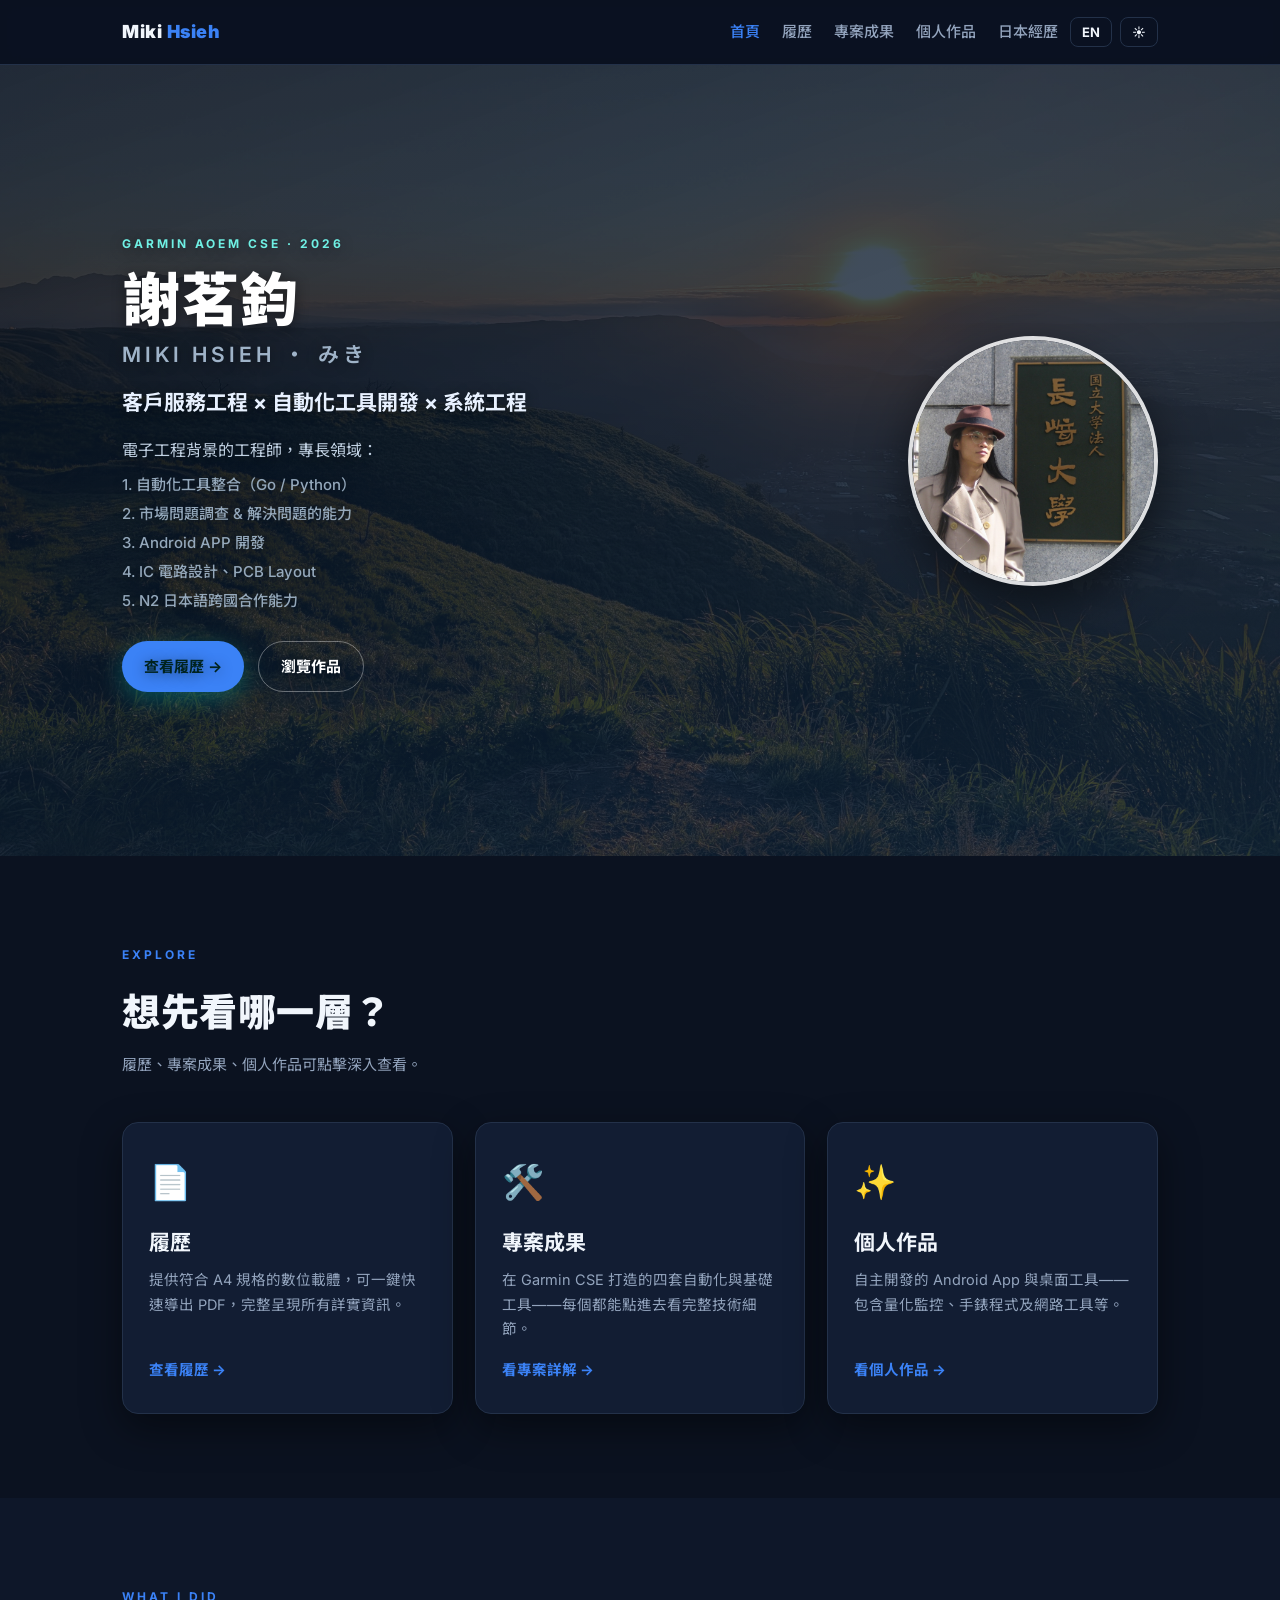
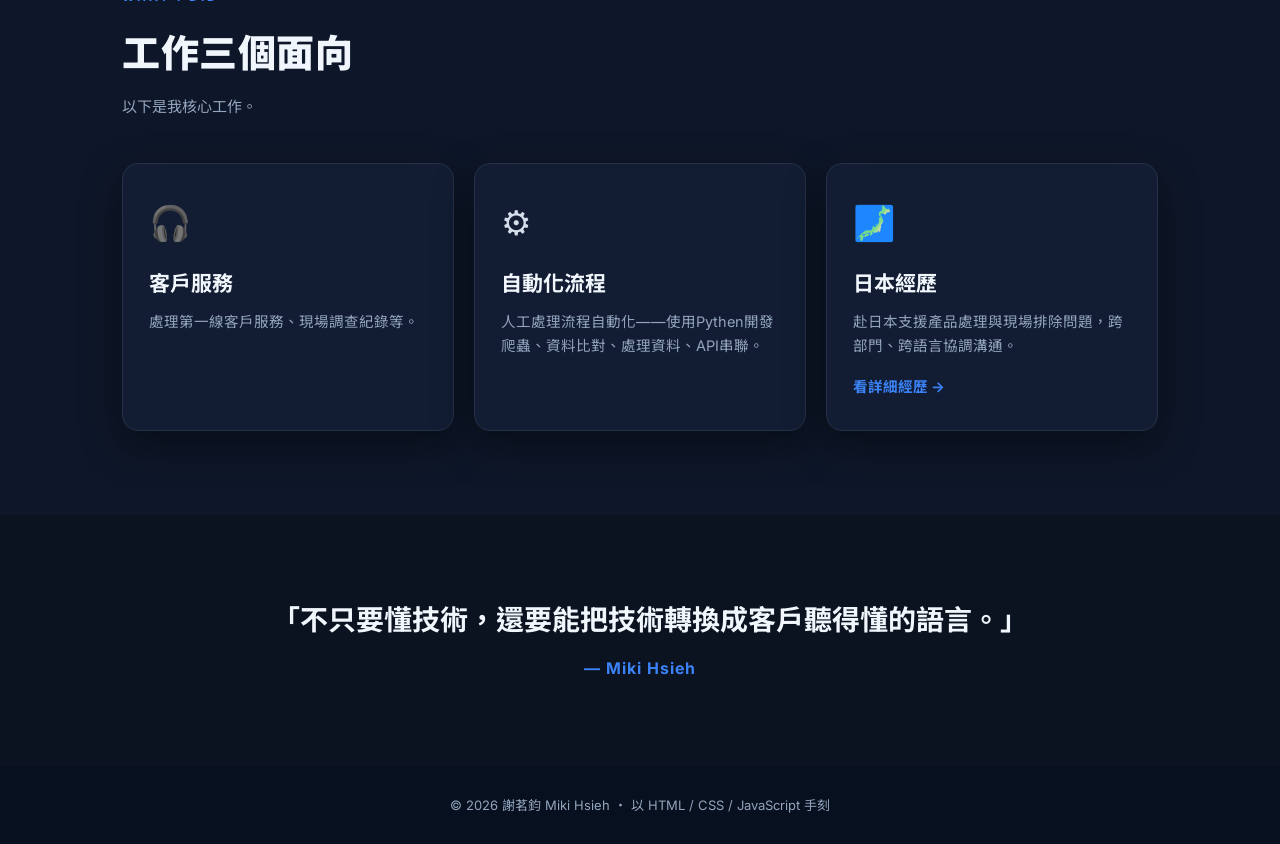
==== index.html @ bc7c7a5a "feat: add Japan Experience page and update navigation; remove personal works detail links" ====
<!DOCTYPE html>
<!-- 首頁 / Landing：網站門面。點卡片進入「履歷 / 專案成果 / 個人作品」三大層。 -->
<html lang="zh-Hant" data-theme="dark" data-title-en="Miki Hsieh — Portfolio">
<head>
  <meta charset="UTF-8" />
  <meta name="viewport" content="width=device-width, initial-scale=1.0" />
  <title>謝茗鈞 Miki Hsieh — 個人網站</title>
  <meta name="description" content="謝茗鈞 Miki Hsieh 個人網站：客戶服務工程 × 自動化工具開發 × Android 工具開發。履歷、專案成果、個人作品。" />
  <link rel="preconnect" href="https://fonts.googleapis.com" />
  <link rel="preconnect" href="https://fonts.gstatic.com" crossorigin />
  <link href="https://fonts.googleapis.com/css2?family=Inter:wght@400;600;800&family=Noto+Sans+TC:wght@400;500;700;900&display=swap" rel="stylesheet" />
  <link rel="stylesheet" href="assets/style.css" />
  <style>
    /* 首頁 Hero：自拍圓形照 + 背景圖（僅本頁用）*/
    .hero-flex { display:flex; align-items:center; gap:44px; }
    .hero-flex .hero-text { flex:1; min-width:0; text-shadow:0 2px 14px rgba(0,0,0,.45); }
    .hero-photo { flex:none; width:250px; height:250px; border-radius:50%; object-fit:cover;
      border:4px solid rgba(255,255,255,.85); box-shadow:0 18px 50px rgba(0,0,0,.55); }
    @media (max-width:820px){
      .hero-flex { flex-direction:column-reverse; gap:26px; }
      .hero-photo { width:160px; height:160px; }
    }
  </style>
</head>
<body>

  <!-- 導覽列（每頁共用，改連結記得四頁一起改）-->
  <header class="nav">
    <div class="nav-inner">
      <a href="index.html" class="brand">Miki <span>Hsieh</span></a>
      <nav class="nav-links" id="navLinks">
        <a href="index.html" data-en="Home">首頁</a>
        <a href="resume.html" data-en="Resume">履歷</a>
        <a href="projects.html" data-en="Projects">專案成果</a>
        <a href="personal.html" data-en="Personal">個人作品</a>
        <a href="japan.html" data-en="Japan Experience">日本經歷</a>
      </nav>
      <div class="controls">
        <button class="ctrl-btn" id="langToggle" aria-label="切換語言">EN</button>
        <button class="ctrl-btn" id="themeToggle" aria-label="切換主題">☀</button>
        <button class="ctrl-btn nav-toggle" id="navToggle" aria-label="選單">☰</button>
      </div>
    </div>
  </header>

  <!-- HERO -->
  <section class="hero" style="background:linear-gradient(160deg,rgba(8,18,32,.82),rgba(15,40,66,.72)),url('images/background.jpg') center/cover no-repeat;">
    <div class="wrap">
      <div class="hero-flex">
        <div class="hero-text">
      <span class="eyebrow">Garmin AOEM CSE · 2026</span>
      <h1>謝茗鈞 <span class="en">MIKI HSIEH ・ みき</span></h1>
      <div class="role" data-en="Customer Service Engineering × Automation × Systems Engineering">客戶服務工程 × 自動化工具開發 × 系統工程</div>
      <div class="pitch" data-en="Electronic engineering graduate specializing in:">電子工程背景的工程師，專長領域：</div>
      <ul class="pitch-list">
        <li data-en="1. Automation tool development (Go / Python)">1. 自動化工具整合（Go / Python）</li>
        <li data-en="2. Market issue investigation & hands-on troubleshooting">2. 市場問題調查 & 解決問題的能力</li>
        <li data-en="3. Android app development">3. Android APP 開發</li>
        <li data-en="4. IC circuit design & PCB layout">4. IC 電路設計、PCB Layout</li>
        <li data-en="5. JLPT N2 Japanese — cross-border collaboration capability">5. N2 日本語跨國合作能力</li>
      </ul>
      <div class="hero-cta">
        <a href="resume.html" class="btn btn-primary" data-en="View résumé →">查看履歷 →</a>
        <a href="projects.html" class="btn btn-ghost" data-en="Browse work">瀏覽作品</a>
      </div>

        </div>
        <img class="hero-photo" src="images/Selfie.jpg" alt="謝茗鈞 Miki Hsieh" />
      </div>
    </div>
  </section>

  <!-- 三大入口（很多層的第一層）-->
  <section>
    <div class="wrap">
      <span class="eyebrow reveal">Explore</span>
      <h2 class="section-title reveal" data-en="Pick where to dive in">想先看哪一層？</h2>
      <p class="section-sub reveal" data-en="An HR-ready résumé, in-depth project write-ups, and personal side projects — all in one place.">履歷、專案成果、個人作品可點擊深入查看。</p>
      <div class="entry-grid">
        <a href="resume.html" class="card entry-card reveal">
          <div class="ic">📄</div>
          <h3 data-en="Résumé">履歷</h3>
          <p data-en="A clean, HR-ready résumé — switch language, theme, or export to PDF in one click.">提供符合 A4 規格的數位載體，可一鍵快速導出 PDF，完整呈現所有詳實資訊。</p>
          <span class="go" data-en="Open résumé →">查看履歷 →</span>
        </a>
        <a href="projects.html" class="card entry-card reveal">
          <div class="ic">🛠️</div>
          <h3 data-en="Projects">專案成果</h3>
          <p data-en="Four automation & infrastructure tools built at Garmin CSE — click into each for the full technical story.">在 Garmin CSE 打造的四套自動化與基礎工具——每個都能點進去看完整技術細節。</p>
          <span class="go" data-en="See projects →">看專案詳解 →</span>
        </a>
        <a href="personal.html" class="card entry-card reveal">
          <div class="ic">✨</div>
          <h3 data-en="Personal Works">個人作品</h3>
          <p data-en="Android apps and desktop utilities developed after hours — quant monitor, Wear OS, API integration, and networking.">自主開發的 Android App 與桌面工具——包含量化監控、手錶程式及網路工具等。</p>
          <span class="go" data-en="Take a look →">看個人作品 →</span>
        </a>
      </div>
    </div>
  </section>

  <!-- 三大工作面向（簡介）-->
  <section class="alt">
    <div class="wrap">
      <span class="eyebrow reveal">What I did</span>
      <h2 class="section-title reveal" data-en="Three sides of my work">工作三個面向</h2>
      <p class="section-sub reveal" data-en="From front-line customer support to Japan on-site rework — with a lot of automation in between.">以下是我核心工作。</p>
      <div class="grid-3">
        <div class="card entry-card reveal">
          <div class="ic">🎧</div>
          <h3 data-en="Customer Service">客戶服務</h3>
          <p data-en="Managed front-line customer complaints via the Official LINE account, documented on-site investigation records, and traced an infotainment black-screen issue to a specific phone model and iOS version.">處理第一線客戶服務、現場調查紀錄等。</p>
        </div>
        <div class="card entry-card reveal">
          <div class="ic">⚙️</div>
          <h3 data-en="Automation">自動化流程</h3>
          <p data-en="Built the automation tools that cut per-case handling time from 30 minutes to 2 minutes — web scraping, data matching, LLM text processing, and JIRA upload.">人工處理流程自動化——使用Pythen開發爬蟲、資料比對、處理資料、API串聯。</p>
        </div>
        <a href="japan.html" class="card entry-card reveal">
          <div class="ic">🗾</div>
          <h3 data-en="Japan Experience">日本經歷</h3>
          <p data-en="Dispatched to Japan for on-site product rework and troubleshooting, serving as a bilingual coordinator across teams and languages.">赴日本支援產品處理與現場排除問題，跨部門、跨語言協調溝通。</p>
          <span class="go" data-en="View details →">看詳細經歷 →</span>
        </a>
      </div>
    </div>
  </section>

  <!-- 金句 -->
  <section>
    <div class="wrap reveal" style="text-align:center; max-width:780px;">
      <p class="quote-text"
         data-en="“It's not enough to understand the technology — you must translate it into language customers understand.”">
        「不只要懂技術，還要能把技術轉換成客戶聽得懂的語言。」</p>
      <p style="margin-top:14px; color:var(--accent); font-weight:700; letter-spacing:1px;">— Miki Hsieh</p>
    </div>
  </section>

  <footer>
    © <span id="year"></span> 謝茗鈞 Miki Hsieh ・ <span data-en="Hand-coded with HTML / CSS / JavaScript">以 HTML / CSS / JavaScript 手刻</span>
  </footer>

  <script src="assets/app.js"></script>
</body>
</html>
---- assets/style.css ----
/* ============================================================================
   共用樣式 — 全站每一頁都連這個檔（改一次，全站生效）
   顏色變數：深色在 :root{}（預設）、淺色在 :root[data-theme="light"]{}
   ============================================================================ */

/* ===== 深色（預設）===== */
:root {
  --ink:#f1f6fc; --text:#d4ddea; --muted:#93a4bd;
  --bg:#0b1220; --bg-2:#0e1729; --card:#121d33; --line:#233149;
  --sidebar:#0c1525; --accent:#3b82f6; --accent-2:#60a5fa; --accent-d:#2563eb;
  --chip-bg:#18253f; --chip-line:#2a3a57; --tag-bg:#16284a; --tag-fg:#9cc3ff;
  --nav-bg:rgba(11,18,32,.82); --shadow:0 14px 40px rgba(0,0,0,.45);
  --radius:16px; --maxw:1080px;
}
/* ===== 淺色（按 ☀ 切換）===== */
:root[data-theme="light"] {
  --ink:#16233a; --text:#2c3a4b; --muted:#6a7888;
  --bg:#f6f8fb; --bg-2:#eef2f7; --card:#ffffff; --line:#e3e9f1;
  --sidebar:#f4f7fb; --accent:#1e40af; --accent-2:#2563eb; --accent-d:#1e3a8a;
  --chip-bg:#eef3f8; --chip-line:#e0e7ef; --tag-bg:#eef4ff; --tag-fg:#2456c7;
  --nav-bg:rgba(255,255,255,.88); --shadow:0 12px 34px rgba(20,40,70,.12);
}

* { box-sizing:border-box; margin:0; padding:0; }
html { scroll-behavior:smooth; scroll-padding-top:78px; }
body {
  font-family:"Inter","Noto Sans TC",system-ui,-apple-system,"Microsoft JhengHei",sans-serif;
  background:var(--bg); color:var(--text); line-height:1.7;
  -webkit-font-smoothing:antialiased; transition:background .3s,color .3s;
}
a { color:inherit; text-decoration:none; }
.wrap { max-width:var(--maxw); margin:0 auto; padding:0 22px; }
section { padding:84px 0; }
section.alt { background:var(--bg-2); }
.eyebrow { display:inline-block; font-weight:700; letter-spacing:3px; font-size:12px; color:var(--accent); text-transform:uppercase; margin-bottom:14px; }
.section-title { font-size:clamp(26px,4vw,38px); font-weight:900; color:var(--ink); letter-spacing:.5px; margin-bottom:8px; }
.section-sub { color:var(--muted); margin-bottom:44px; font-size:15px; }

/* ===== 導覽列（共用）===== */
header.nav { position:sticky; top:0; z-index:50; background:var(--nav-bg); backdrop-filter:saturate(160%) blur(10px); border-bottom:1px solid var(--line); }
.nav-inner { display:flex; align-items:center; gap:12px; height:64px; max-width:var(--maxw); margin:0 auto; padding:0 22px; }
.brand { font-weight:900; color:var(--ink); font-size:18px; letter-spacing:.5px; white-space:nowrap; }
.brand span { color:var(--accent); }
.nav-links { display:flex; gap:22px; margin-left:auto; }
.nav-links a { font-size:15px; color:var(--muted); font-weight:500; transition:color .2s; }
.nav-links a:hover, .nav-links a.active { color:var(--accent); }
.controls { display:flex; align-items:center; gap:8px; }
.ctrl-btn { border:1px solid var(--line); background:transparent; color:var(--ink); border-radius:8px; padding:6px 11px; font-size:13px; font-weight:700; cursor:pointer; transition:border-color .2s,color .2s; font-family:inherit; white-space:nowrap; }
.ctrl-btn:hover { border-color:var(--accent); color:var(--accent); }
.nav-toggle { display:none; font-size:20px; padding:4px 10px; }

/* ===== 按鈕 ===== */
.btn { display:inline-flex; align-items:center; gap:8px; padding:12px 22px; border-radius:999px; font-weight:700; font-size:15px; transition:transform .15s,box-shadow .2s,background .2s; }
.btn-primary { background:var(--accent); color:#00231f; box-shadow:0 8px 24px rgba(0,179,164,.35); }
.btn-primary:hover { transform:translateY(-2px); }
.btn-ghost { border:1px solid var(--line); color:var(--ink); }
.btn-ghost:hover { border-color:var(--accent); color:var(--accent); }

/* ===== HERO ===== */
.hero { background:radial-gradient(900px 500px at 85% -10%,rgba(0,179,164,.22),transparent 60%),radial-gradient(700px 500px at 0% 0%,rgba(37,99,235,.20),transparent 55%),linear-gradient(160deg,#0b1f33 0%,#13314f 100%); color:#fff; }
.hero .wrap { padding-top:80px; padding-bottom:80px; }
.hero .eyebrow { color:#6ff0e4; }
.hero h1 { font-size:clamp(34px,6vw,58px); font-weight:900; line-height:1.12; letter-spacing:1px; }
.hero h1 .en { display:block; font-size:clamp(15px,2.4vw,21px); font-weight:600; color:#9fb3c8; letter-spacing:4px; margin-top:10px; }
.hero .role { margin-top:18px; font-size:clamp(17px,2.4vw,21px); font-weight:700; color:#e8f1ff; }
.hero .pitch { margin-top:16px; max-width:660px; color:#c2d2e3; font-size:16px; }
.hero-cta { margin-top:30px; display:flex; gap:14px; flex-wrap:wrap; }
.hero .btn-ghost { border-color:rgba(255,255,255,.35); color:#fff; }
.hero .btn-ghost:hover { background:rgba(255,255,255,.1); }
.stats { margin-top:52px; display:grid; grid-template-columns:repeat(4,1fr); gap:18px; }
.stat { background:rgba(255,255,255,.06); border:1px solid rgba(255,255,255,.12); border-radius:var(--radius); padding:22px 18px; }
.stat .num { font-size:clamp(24px,4vw,34px); font-weight:900; color:#fff; }
.stat .num .unit { font-size:15px; color:#6ff0e4; margin-left:2px; }
.stat .label { font-size:13px; color:#aebfd0; margin-top:4px; }

/* ===== 卡片 / 格線 ===== */
.card { background:var(--card); border:1px solid var(--line); border-radius:var(--radius); box-shadow:var(--shadow); }
.grid-2 { display:grid; grid-template-columns:repeat(2,1fr); gap:24px; }
.grid-3 { display:grid; grid-template-columns:repeat(3,1fr); gap:20px; }

/* ===== 首頁「入口」大卡片（點進各層）===== */
.entry-grid { display:grid; grid-template-columns:repeat(3,1fr); gap:22px; }
.entry-card { padding:30px 26px; display:flex; flex-direction:column; transition:transform .18s,box-shadow .2s,border-color .2s; }
.entry-card:hover { transform:translateY(-5px); border-color:var(--accent); box-shadow:0 20px 46px rgba(0,0,0,.4); }
.entry-card .ic { font-size:34px; }
.entry-card h3 { color:var(--ink); font-size:21px; margin:14px 0 8px; }
.entry-card p { color:var(--muted); font-size:14.5px; flex:1; }
.entry-card .go { margin-top:16px; color:var(--accent); font-weight:700; font-size:14.5px; }

/* ===== 作品總覽卡片 ===== */
.pcard { padding:24px; display:flex; flex-direction:column; transition:transform .18s,box-shadow .2s; }
.pcard:hover { transform:translateY(-4px); box-shadow:0 18px 44px rgba(0,0,0,.4); }
.pcard .top { display:flex; align-items:center; gap:12px; margin-bottom:8px; }
.proj-icon { width:46px; height:46px; border-radius:12px; object-fit:cover; flex:none; box-shadow:0 4px 14px rgba(0,0,0,.35); background:#0b1220; }
.pcard .badge { font-size:12px; font-weight:800; letter-spacing:1px; color:var(--accent); background:rgba(45,212,191,.16); padding:4px 10px; border-radius:6px; }
.pcard .lang { font-size:12px; color:var(--muted); font-weight:700; margin-left:auto; }
.pcard h3 { color:var(--ink); font-size:19px; margin:6px 0; }
.pcard p { color:var(--muted); font-size:14px; margin-bottom:14px; flex:1; }
.pcard .go { color:var(--accent); font-weight:700; font-size:14px; }

/* ===== chips / tags ===== */
.chips { display:flex; flex-wrap:wrap; gap:8px; }
.chip { background:var(--chip-bg); border:1px solid var(--chip-line); color:var(--text); font-size:13px; padding:5px 11px; border-radius:8px; font-weight:500; }
.tags { display:flex; flex-wrap:wrap; gap:8px; }
.tag { background:var(--tag-bg); color:var(--tag-fg); font-size:13px; padding:5px 12px; border-radius:999px; font-weight:600; }

/* ===== 專案詳細頁 ===== */
.detail-hero { background:linear-gradient(160deg,#0b1f33,#13314f); color:#fff; padding:54px 0 46px; }
.detail-hero .top { display:flex; align-items:center; gap:16px; }
.detail-hero .proj-icon { width:64px; height:64px; border-radius:16px; }
.detail-hero h1 { font-size:clamp(26px,4vw,40px); font-weight:900; letter-spacing:.5px; }
.detail-hero .one-liner { margin-top:14px; max-width:720px; color:#c2d2e3; font-size:16px; }
.detail-hero .badges { margin-top:18px; display:flex; flex-wrap:wrap; gap:8px; }
.detail-hero .badges .chip { background:rgba(255,255,255,.1); border-color:rgba(255,255,255,.18); color:#dbe6f2; }
.back-link { display:inline-block; margin-bottom:18px; color:#9fb3c8; font-size:14px; font-weight:600; }
.back-link:hover { color:#6ff0e4; }
.detail-sec { margin-bottom:40px; }
.detail-sec h2 { font-size:21px; color:var(--ink); font-weight:800; margin-bottom:14px; padding-left:12px; border-left:4px solid var(--accent); }
.detail-sec p { color:var(--text); margin-bottom:12px; }
.feat-list { list-style:none; display:grid; gap:12px; }
.feat-list li { background:var(--card); border:1px solid var(--line); border-radius:12px; padding:16px 18px; }
.feat-list li b { color:var(--ink); display:block; margin-bottom:3px; }
.feat-list li span { color:var(--muted); font-size:14px; }
.detail-shot { border:1px solid var(--line); border-radius:12px; overflow:hidden; background:var(--bg-2); margin-bottom:12px; }
.detail-shot img { display:block; width:100%; height:auto; }
.detail-shot figcaption { font-size:12.5px; color:var(--muted); padding:8px 12px; border-top:1px solid var(--line); }
.prevnext { display:flex; justify-content:space-between; gap:14px; border-top:1px solid var(--line); padding-top:24px; flex-wrap:wrap; }
.prevnext a { color:var(--accent); font-weight:700; }

/* ===== 個人作品：預留位置卡片 ===== */
.placeholder { padding:26px; border:2px dashed var(--line); background:transparent; box-shadow:none; display:flex; flex-direction:column; min-height:200px; }
.placeholder .ph-ic { font-size:30px; opacity:.6; }
.placeholder h3 { color:var(--ink); font-size:18px; margin:12px 0 6px; }
.placeholder p { color:var(--muted); font-size:14px; flex:1; }
.placeholder .hint { margin-top:12px; font-size:12px; color:var(--accent); font-weight:600; }

/* ===== 履歷頁 ===== */
.resume { max-width:960px; margin:30px auto; background:var(--card); border-radius:14px; box-shadow:var(--shadow); overflow:hidden; }
.r-head { display:flex; align-items:center; gap:26px; padding:34px 42px; border-bottom:4px solid var(--accent); }
.avatar { width:108px; height:108px; border-radius:50%; flex:none; object-fit:cover; border:3px solid var(--accent); background:linear-gradient(150deg,var(--accent),var(--accent-d)); display:flex; align-items:center; justify-content:center; color:#fff; font-size:46px; font-weight:900; font-family:"Noto Sans TC"; }
.head-main { flex:1; min-width:0; }
.r-name { font-size:clamp(28px,4.5vw,38px); font-weight:900; color:var(--ink); letter-spacing:1px; }
.r-name .en { font-size:.62em; color:var(--muted); font-weight:700; margin-left:10px; }
.r-headline { color:var(--accent); font-weight:700; font-size:clamp(15px,2vw,18px); margin-top:5px; }
.r-subhead { color:var(--muted); font-size:13.5px; margin-top:6px; }
.r-contact { margin-top:14px; display:flex; flex-wrap:wrap; gap:6px 20px; font-size:13.5px; }
.r-contact .it { display:inline-flex; align-items:center; gap:6px; color:var(--text); }
.r-contact a:hover { color:var(--accent); }
.r-body { display:grid; grid-template-columns:292px 1fr; }
.sidebar { background:var(--sidebar); padding:30px 26px; border-right:1px solid var(--line); }
.main { padding:30px 36px; }
.sec { margin-bottom:24px; } .sec:last-child { margin-bottom:0; }
.sec-title { font-size:12.5px; letter-spacing:2px; text-transform:uppercase; color:var(--accent); font-weight:800; padding-bottom:6px; margin-bottom:13px; border-bottom:2px solid var(--line); }
.summary { font-size:14.5px; color:var(--text); }
.ach { display:grid; grid-template-columns:repeat(2,1fr); gap:10px; }
.ach .item { background:var(--sidebar); border:1px solid var(--line); border-radius:10px; padding:11px 13px; }
.ach .n { font-size:19px; font-weight:900; color:var(--accent); }
.ach .t { font-size:12px; color:var(--muted); margin-top:2px; }
.xp { margin-bottom:18px; } .xp:last-child { margin-bottom:0; }
.xp .row { display:flex; justify-content:space-between; align-items:baseline; gap:12px; flex-wrap:wrap; }
.xp .role { font-weight:800; color:var(--ink); font-size:16px; }
.xp .date { color:var(--muted); font-size:13px; white-space:nowrap; }
.xp .org { color:var(--accent); font-weight:700; font-size:13.5px; margin:1px 0 8px; }
.xp ul, .proj ul { list-style:none; }
.xp ul li { position:relative; padding-left:18px; font-size:13.8px; color:var(--text); margin-bottom:6px; }
.xp ul li::before { content:"▹"; position:absolute; left:0; color:var(--accent); font-weight:700; }
.proj { margin-bottom:13px; } .proj:last-child { margin-bottom:0; }
.proj .pname { font-weight:700; color:var(--ink); font-size:14.5px; }
.proj .ptag { font-size:11.5px; font-weight:700; color:var(--accent); border:1px solid var(--chip-line); background:var(--chip-bg); border-radius:5px; padding:1px 7px; margin-left:8px; }
.proj .pdesc { font-size:13.3px; color:var(--muted); margin-top:3px; }
.skill-row { margin-bottom:11px; } .skill-row:last-child { margin-bottom:0; }
.skill-row .lab { font-weight:700; font-size:13px; color:var(--ink); margin-bottom:2px; }
.skill-row .val { font-size:12.8px; color:var(--muted); }
.lang-row { display:flex; justify-content:space-between; gap:10px; font-size:13.3px; margin-bottom:8px; }
.lang-row .lv { color:var(--accent); font-weight:700; white-space:nowrap; }
.edu { margin-bottom:13px; } .edu:last-child { margin-bottom:0; }
.edu .school { font-weight:700; color:var(--ink); font-size:14px; }
.edu .deg { font-size:12.8px; color:var(--muted); }
.edu .yr { font-size:12px; color:var(--accent); font-weight:700; }
.ci { list-style:none; } .ci li { font-size:13.2px; color:var(--text); padding-left:16px; position:relative; margin-bottom:5px; }
.ci li::before { content:"✓"; position:absolute; left:0; color:var(--accent); font-weight:800; }
.interests { font-size:13.2px; color:var(--muted); }

/* ===== 頁尾 ===== */
footer { background:#07101e; color:#93a4bd; text-align:center; padding:28px 0; font-size:13px; }
:root[data-theme="light"] footer { background:#0b1f33; }

/* ===== 進場動畫 ===== */
.reveal { opacity:0; transform:translateY(22px); transition:opacity .6s ease,transform .6s ease; }
.reveal.in { opacity:1; transform:none; }

/* ===== 手機 ===== */
@media (max-width:860px) {
  .nav-links { position:absolute; top:64px; left:0; right:0; flex-direction:column; gap:0; background:var(--card); border-bottom:1px solid var(--line); display:none; margin:0; }
  .nav-links.open { display:flex; }
  .nav-links a { padding:14px 22px; border-top:1px solid var(--line); }
  .nav-toggle { display:block; }
  .stats { grid-template-columns:repeat(2,1fr); }
  .grid-2,.grid-3,.entry-grid,.r-body { grid-template-columns:1fr; }
  .sidebar { border-right:0; border-bottom:1px solid var(--line); }
  .r-head { flex-direction:column; text-align:center; }
  .r-contact { justify-content:center; }
  .ach { grid-template-columns:1fr; }
}

/* ===== 作品卡片預覽圖與漸變邊框 ===== */
.pcard {
  position: relative;
  overflow: hidden;
  transition: transform .18s ease, box-shadow .2s ease;
}
.pcard::after {
  content: '';
  position: absolute;
  inset: 0;
  border-radius: var(--radius);
  padding: 1px;
  background: linear-gradient(135deg, var(--accent), var(--accent-2));
  -webkit-mask: linear-gradient(#fff 0 0) content-box, linear-gradient(#fff 0 0);
  -webkit-mask-composite: xor;
  mask-composite: exclude;
  opacity: 0;
  transition: opacity 0.3s ease;
  pointer-events: none;
}
.pcard:hover::after {
  opacity: 1;
}
.card-shot {
  margin: 12px 0 16px;
  border: 1px solid var(--line);
  border-radius: 10px;
  overflow: hidden;
  background: var(--bg-2);
  position: relative;
  aspect-ratio: 16 / 9;
}
.card-shot img {
  display: block;
  width: 100%;
  height: 100%;
  object-fit: cover;
  transition: transform 0.3s ease;
}
.pcard:hover .card-shot img, .entry-card:hover .card-shot img {
  transform: scale(1.05);
}
.card-shot figcaption {
  position: absolute;
  bottom: 0;
  left: 0;
  right: 0;
  background: rgba(11, 18, 32, 0.85);
  backdrop-filter: blur(4px);
  color: #fff;
  font-size: 11.5px;
  padding: 6px 12px;
  border-top: 1px solid rgba(255,255,255,0.08);
}
:root[data-theme="light"] .card-shot figcaption {
  background: rgba(255, 255, 255, 0.88);
  color: var(--ink);
  border-top: 1px solid var(--line);
}

/* ===== 列印（履歷存 PDF：強制乾淨白底）===== */
@media print {
  header.nav, .controls, footer, .prevnext, .back-link, .cert-thumb, .modal { display:none !important; }
  body { background:#fff; }
  .resume { box-shadow:none; max-width:none; margin:0; border-radius:0; }
  @page { margin:12mm; }
  .sec,.xp,.proj,.edu { break-inside:avoid; }
  :root, :root[data-theme="dark"] {
    --bg:#fff; --card:#fff; --ink:#16233a; --text:#2c3a4b; --muted:#5a6675;
    --line:#dde4ec; --sidebar:#f4f7fb; --accent:#1e3a8a; --accent-d:#1e3a8a;
    --chip-bg:#eef3f8; --chip-line:#e0e7ef;
  }
  .sidebar { -webkit-print-color-adjust:exact; print-color-adjust:exact; }
}

/* ===== 金句樣式 ===== */
.quote-text {
  font-size: clamp(10px, 3.2vw, 28px);
  font-weight: 700;
  color: var(--ink);
  line-height: 1.5;
  text-align: center;
  white-space: nowrap;
  word-break: keep-all;
}
html[lang="en"] .quote-text {
  white-space: normal;
  word-break: normal;
  font-size: clamp(14px, 3.5vw, 24px);
}

/* ===== 首頁條列式 Pitch ===== */
.pitch-list {
  list-style: none;
  padding: 0;
  margin: 10px 0 0 0;
  display: flex;
  flex-direction: column;
  gap: 8px;
}
.pitch-list li {
  font-size: 15px;
  color: var(--text);
  opacity: 0.9;
  line-height: 1.4;
  font-weight: 500;
}
:root[data-theme="dark"] .pitch-list li {
  color: #a3b8cc;
}

/* ===== 履歷專業摘要條列式 ===== */
.summary-list {
  list-style: none;
  padding: 0;
  margin: 0;
  display: flex;
  flex-direction: column;
  gap: 10px;
  font-size: 14.5px;
  color: var(--text);
  line-height: 1.6;
}
.summary-list li {
  position: relative;
  padding-left: 18px;
}
.summary-list li::before {
  content: "•";
  color: var(--accent);
  font-weight: bold;
  font-size: 18px;
  position: absolute;
  left: 0;
  top: -2px;
}

/* ===== 履歷證照與學歷縮圖 ===== */
.cert-item {
  margin-bottom: 12px;
}
.cert-thumb {
  margin-top: 6px;
  position: relative;
  width: 100%;
  max-width: 160px;
  height: 90px;
  border: 1px solid var(--line);
  border-radius: 6px;
  overflow: hidden;
  cursor: pointer;
  background: var(--bg-2);
}
.cert-thumb img {
  width: 100%;
  height: 100%;
  object-fit: cover;
  display: block;
  transition: transform 0.2s ease;
}
.cert-thumb:hover img {
  transform: scale(1.05);
}
.zoom-overlay {
  position: absolute;
  inset: 0;
  background: rgba(0, 0, 0, 0.4);
  color: #fff;
  font-size: 11px;
  font-weight: bold;
  display: flex;
  align-items: center;
  justify-content: center;
  opacity: 0;
  transition: opacity 0.2s ease;
}
.cert-thumb:hover .zoom-overlay {
  opacity: 1;
}

/* ===== Lightbox 燈箱燈光效 ===== */
.modal {
  display: none;
  position: fixed;
  z-index: 1000;
  padding-top: 80px;
  left: 0;
  top: 0;
  width: 100%;
  height: 100%;
  overflow: auto;
  background-color: rgba(11, 18, 32, 0.93);
  backdrop-filter: blur(8px);
}
.modal-content {
  margin: auto;
  display: block;
  max-width: 85%;
  max-height: 80vh;
  border-radius: 10px;
  border: 1px solid rgba(255,255,255,0.12);
  box-shadow: 0 24px 64px rgba(0,0,0,0.65);
  transform: scale(0.96);
  transition: transform 0.2s ease;
}
.modal .close {
  position: absolute;
  top: 20px;
  right: 35px;
  color: #fff;
  font-size: 40px;
  font-weight: bold;
  cursor: pointer;
  opacity: 0.7;
  transition: opacity 0.2s ease;
}
.modal .close:hover {
  opacity: 1;
}

/* ===== 主要成就條列式 ===== */
.ach-list {
  list-style: none;
  padding: 0;
  margin: 0;
  display: flex;
  flex-direction: column;
  gap: 10px;
  font-size: 13.8px;
  color: var(--text);
  line-height: 1.65;
}
.ach-list li {
  position: relative;
}
.ach-list li b {
  color: var(--ink);
}
.ach-list li b:first-child {
  color: var(--accent);
}

/* ===== 個人作品與代表專案 ===== */
.proj-item {
  margin-bottom: 16px;
  background: var(--sidebar);
  border: 1px solid var(--line);
  border-radius: 12px;
  padding: 16px;
}
.proj-item:last-child {
  margin-bottom: 0;
}
.proj-header {
  display: flex;
  justify-content: space-between;
  align-items: baseline;
  flex-wrap: wrap;
  gap: 8px;
  margin-bottom: 8px;
  border-bottom: 1px dashed var(--line);
  padding-bottom: 8px;
}
.proj-title-link {
  font-weight: 800;
  font-size: 15px;
  color: var(--accent);
  transition: color 0.2s;
}
.proj-title-link:hover {
  color: var(--accent-2);
}
.proj-tech {
  font-size: 12px;
  color: var(--muted);
  font-weight: 600;
}
.proj-detail p {
  font-size: 13.5px;
  line-height: 1.6;
  margin-bottom: 6px;
  color: var(--text);
}
.proj-detail p:last-child {
  margin-bottom: 0;
}
.accent-link {
  color: var(--accent-2);
  font-weight: 700;
  text-decoration: underline;
}
.accent-link:hover {
  color: var(--accent);
}

/* ===== 證照與里程碑 ===== */
.milestones-grid {
  display: grid;
  grid-template-columns: 1fr 1fr;
  gap: 16px;
}
.milestone-card {
  background: var(--sidebar);
  border: 1px solid var(--line);
  border-radius: 12px;
  padding: 16px;
  display: flex;
  flex-direction: column;
}
.m-title {
  font-weight: 800;
  font-size: 14.5px;
  color: var(--accent);
  margin-bottom: 10px;
  border-bottom: 1px dashed var(--line);
  padding-bottom: 6px;
}
.m-list {
  list-style: none;
  padding: 0;
  margin: 0;
  display: flex;
  flex-direction: column;
  gap: 8px;
}
.m-list li {
  position: relative;
  padding-left: 14px;
  font-size: 13px;
  color: var(--text);
  line-height: 1.5;
}
.m-list li::before {
  content: "•";
  color: var(--accent-2);
  font-weight: bold;
  position: absolute;
  left: 0;
  top: 0;
}
.cert-thumbs-row {
  display: flex;
  gap: 8px;
  margin-top: 12px;
}
.cert-thumbs-row .cert-thumb {
  margin-top: 0;
  flex: 1;
  max-width: none;
  height: 64px;
}

/* ===== 學歷與海外經驗 ===== */
.edu-grid {
  display: grid;
  grid-template-columns: 1fr 1fr;
  gap: 16px;
}
.edu-item {
  background: var(--sidebar);
  border: 1px solid var(--line);
  border-radius: 12px;
  padding: 16px;
  display: flex;
  gap: 12px;
  align-items: center;
}
.edu-main {
  flex: 1;
}
.edu-school {
  font-weight: 800;
  font-size: 14px;
  color: var(--ink);
}
.edu-deg {
  font-size: 12px;
  color: var(--accent);
  font-weight: 700;
  margin: 2px 0 6px;
}
.edu-desc {
  font-size: 11.5px;
  color: var(--muted);
  line-height: 1.45;
}
.edu-item .cert-thumb {
  margin-top: 0;
  width: 80px;
  height: 54px;
  flex: none;
}

/* ===== RWD 手機版置中與排版 ===== */
@media (max-width: 860px) {
  .milestones-grid, .edu-grid {
    grid-template-columns: 1fr;
  }
}

/* ===== 列印模式調整 ===== */
@media print {
  .proj-item, .milestone-card, .edu-item {
    background: transparent !important;
    border: 1px solid #dde4ec !important;
    page-break-inside: avoid;
  }
  .cert-thumbs-row, .edu-item .cert-thumb {
    display: none !important;
  }
  .proj-header {
    border-bottom: 1px dashed #dde4ec !important;
  }
  .m-title {
    border-bottom: 1px dashed #dde4ec !important;
  }
}

/* ===== 專業摘要條列式 ===== */
.summary-num-list {
  list-style: none;
  padding: 0;
  margin: 0;
  display: flex;
  flex-direction: column;
  gap: 10px;
  font-size: 14px;
  color: var(--text);
  line-height: 1.65;
}
.summary-num-list li {
  position: relative;
  padding-left: 20px;
}
.summary-num-list li b {
  color: var(--ink);
}
.summary-num-list li b.num {
  color: var(--accent);
  position: absolute;
  left: 0;
  top: 0;
  font-weight: bold;
}
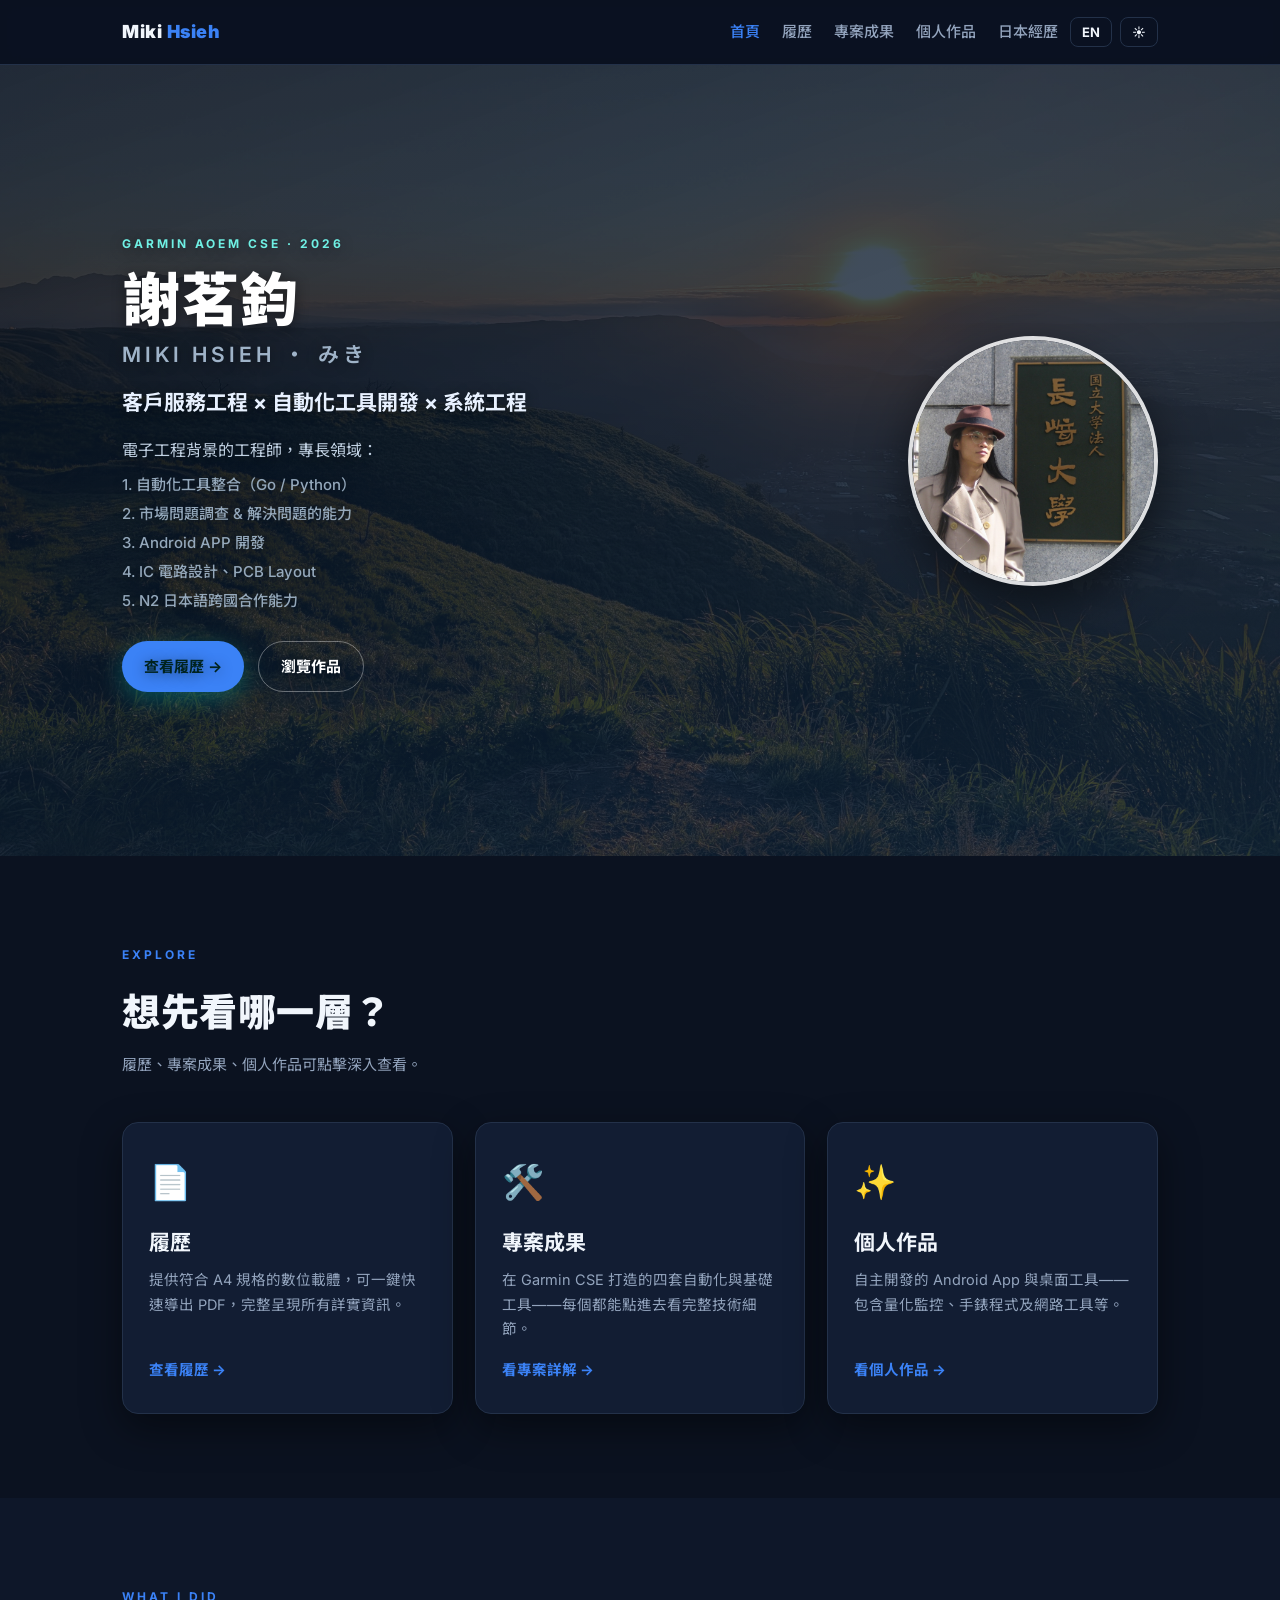
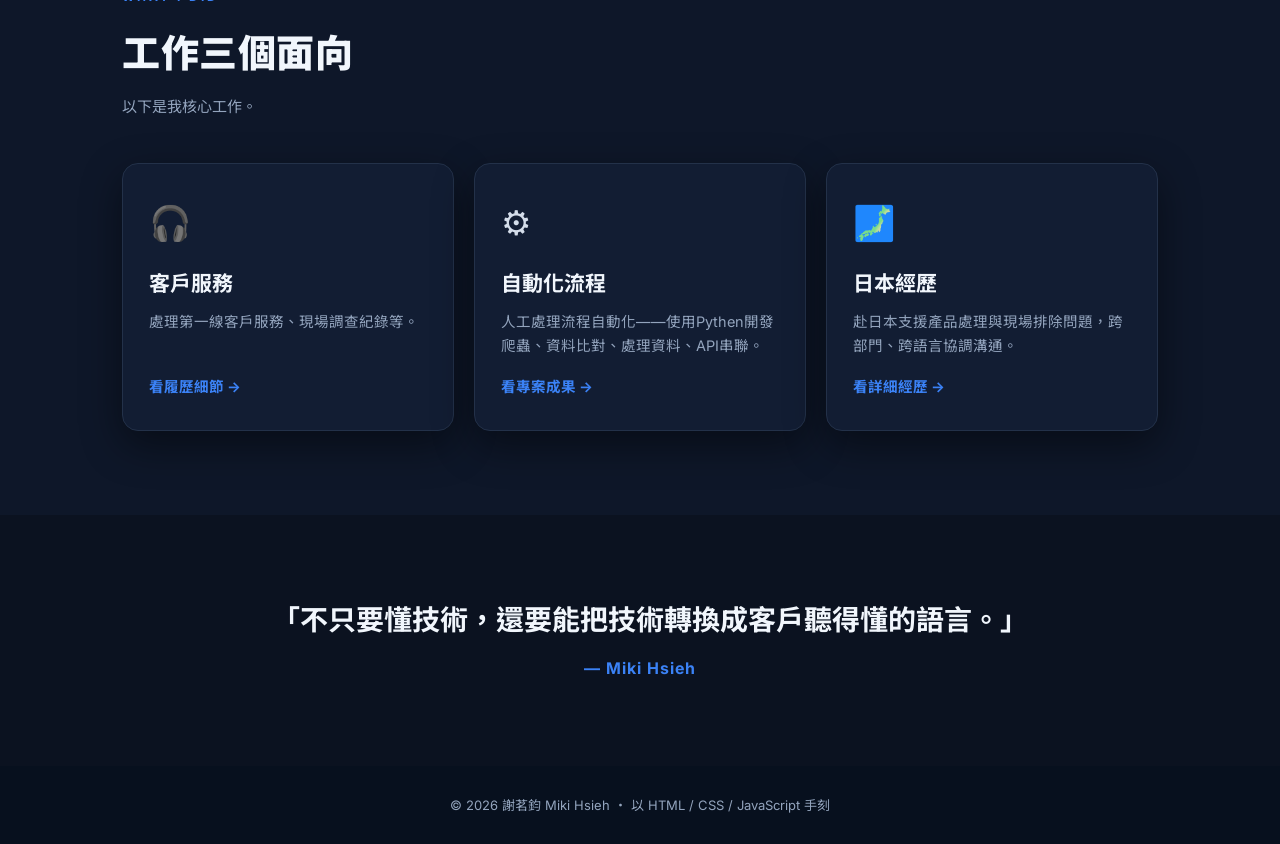
==== commit 1f41456f: "style: fix photo gallery syntax, change to 2x2 grid, and optimize index.html clickable grid" ====
--- a/index.html
+++ b/index.html
@@ -106,16 +106,18 @@
       <h2 class="section-title reveal" data-en="Three sides of my work">工作三個面向</h2>
       <p class="section-sub reveal" data-en="From front-line customer support to Japan on-site rework — with a lot of automation in between.">以下是我核心工作。</p>
       <div class="grid-3">
-        <div class="card entry-card reveal">
+        <a href="resume.html" class="card entry-card reveal">
           <div class="ic">🎧</div>
           <h3 data-en="Customer Service">客戶服務</h3>
           <p data-en="Managed front-line customer complaints via the Official LINE account, documented on-site investigation records, and traced an infotainment black-screen issue to a specific phone model and iOS version.">處理第一線客戶服務、現場調查紀錄等。</p>
-        </div>
-        <div class="card entry-card reveal">
+          <span class="go" data-en="View résumé →">看履歷細節 →</span>
+        </a>
+        <a href="projects.html" class="card entry-card reveal">
           <div class="ic">⚙️</div>
           <h3 data-en="Automation">自動化流程</h3>
           <p data-en="Built the automation tools that cut per-case handling time from 30 minutes to 2 minutes — web scraping, data matching, LLM text processing, and JIRA upload.">人工處理流程自動化——使用Pythen開發爬蟲、資料比對、處理資料、API串聯。</p>
-        </div>
+          <span class="go" data-en="See projects →">看專案成果 →</span>
+        </a>
         <a href="japan.html" class="card entry-card reveal">
           <div class="ic">🗾</div>
           <h3 data-en="Japan Experience">日本經歷</h3>
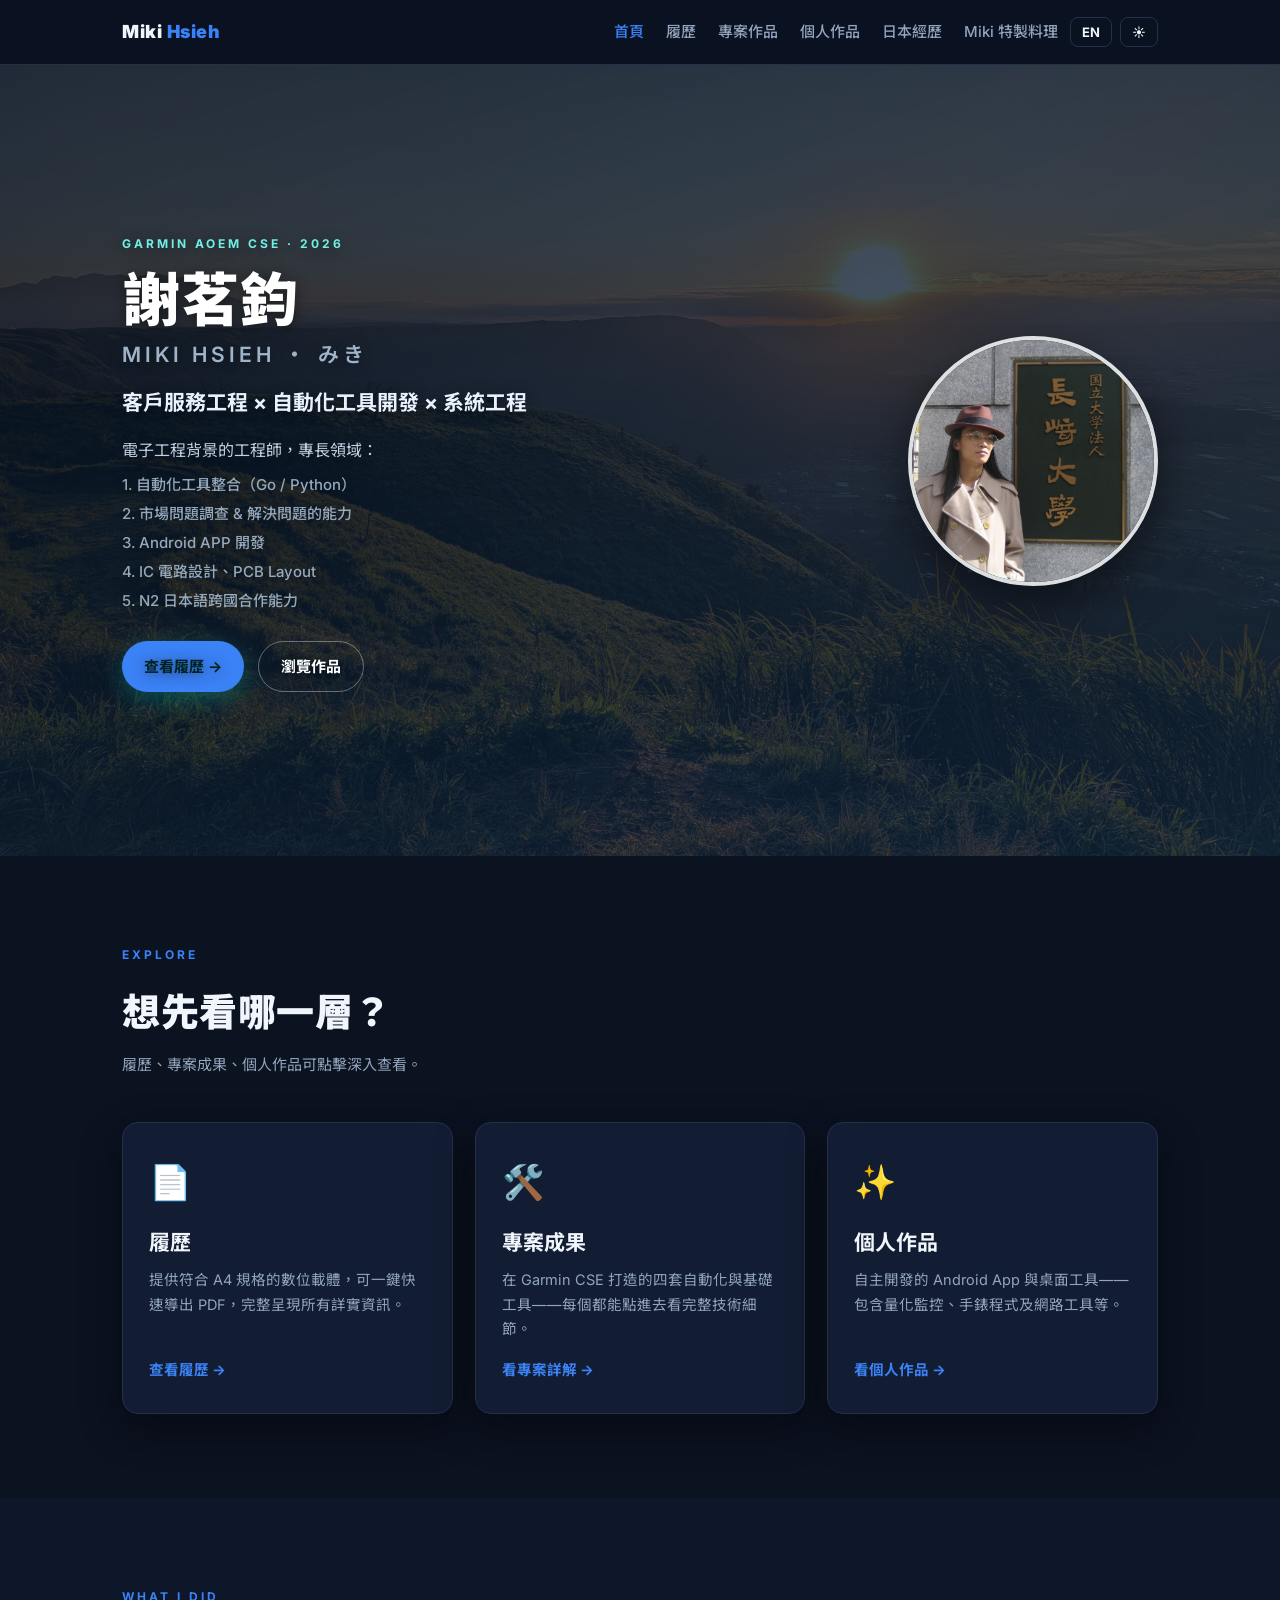
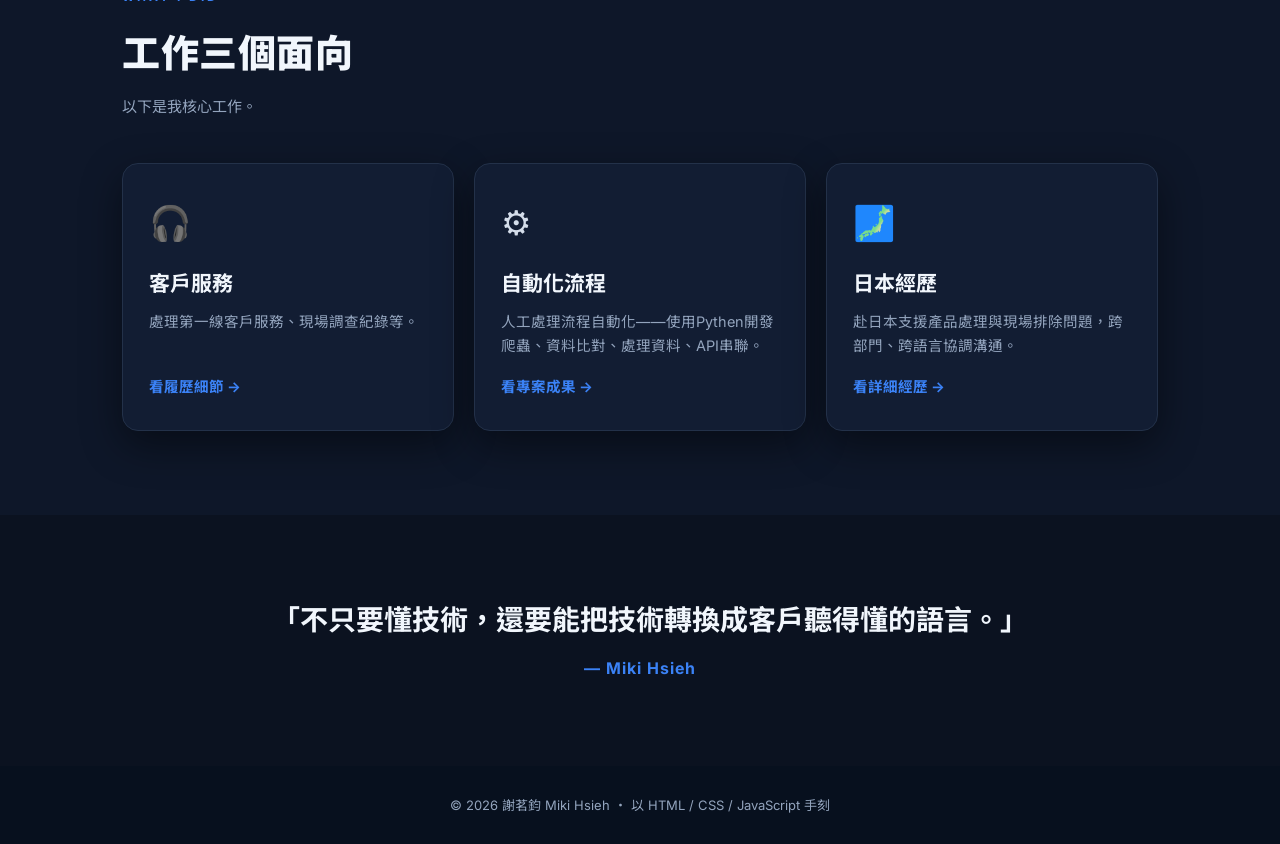
==== commit d5eb2d7c: "Add Miki's Special Dishes page and simplify quant trading descriptions" ====
--- a/index.html
+++ b/index.html
@@ -31,9 +31,10 @@
       <nav class="nav-links" id="navLinks">
         <a href="index.html" data-en="Home">首頁</a>
         <a href="resume.html" data-en="Resume">履歷</a>
-        <a href="projects.html" data-en="Projects">專案成果</a>
+        <a href="projects.html" data-en="Projects">專案作品</a>
         <a href="personal.html" data-en="Personal">個人作品</a>
         <a href="japan.html" data-en="Japan Experience">日本經歷</a>
+        <a href="dishes.html" data-en="Miki's Dishes">Miki 特製料理</a>
       </nav>
       <div class="controls">
         <button class="ctrl-btn" id="langToggle" aria-label="切換語言">EN</button>
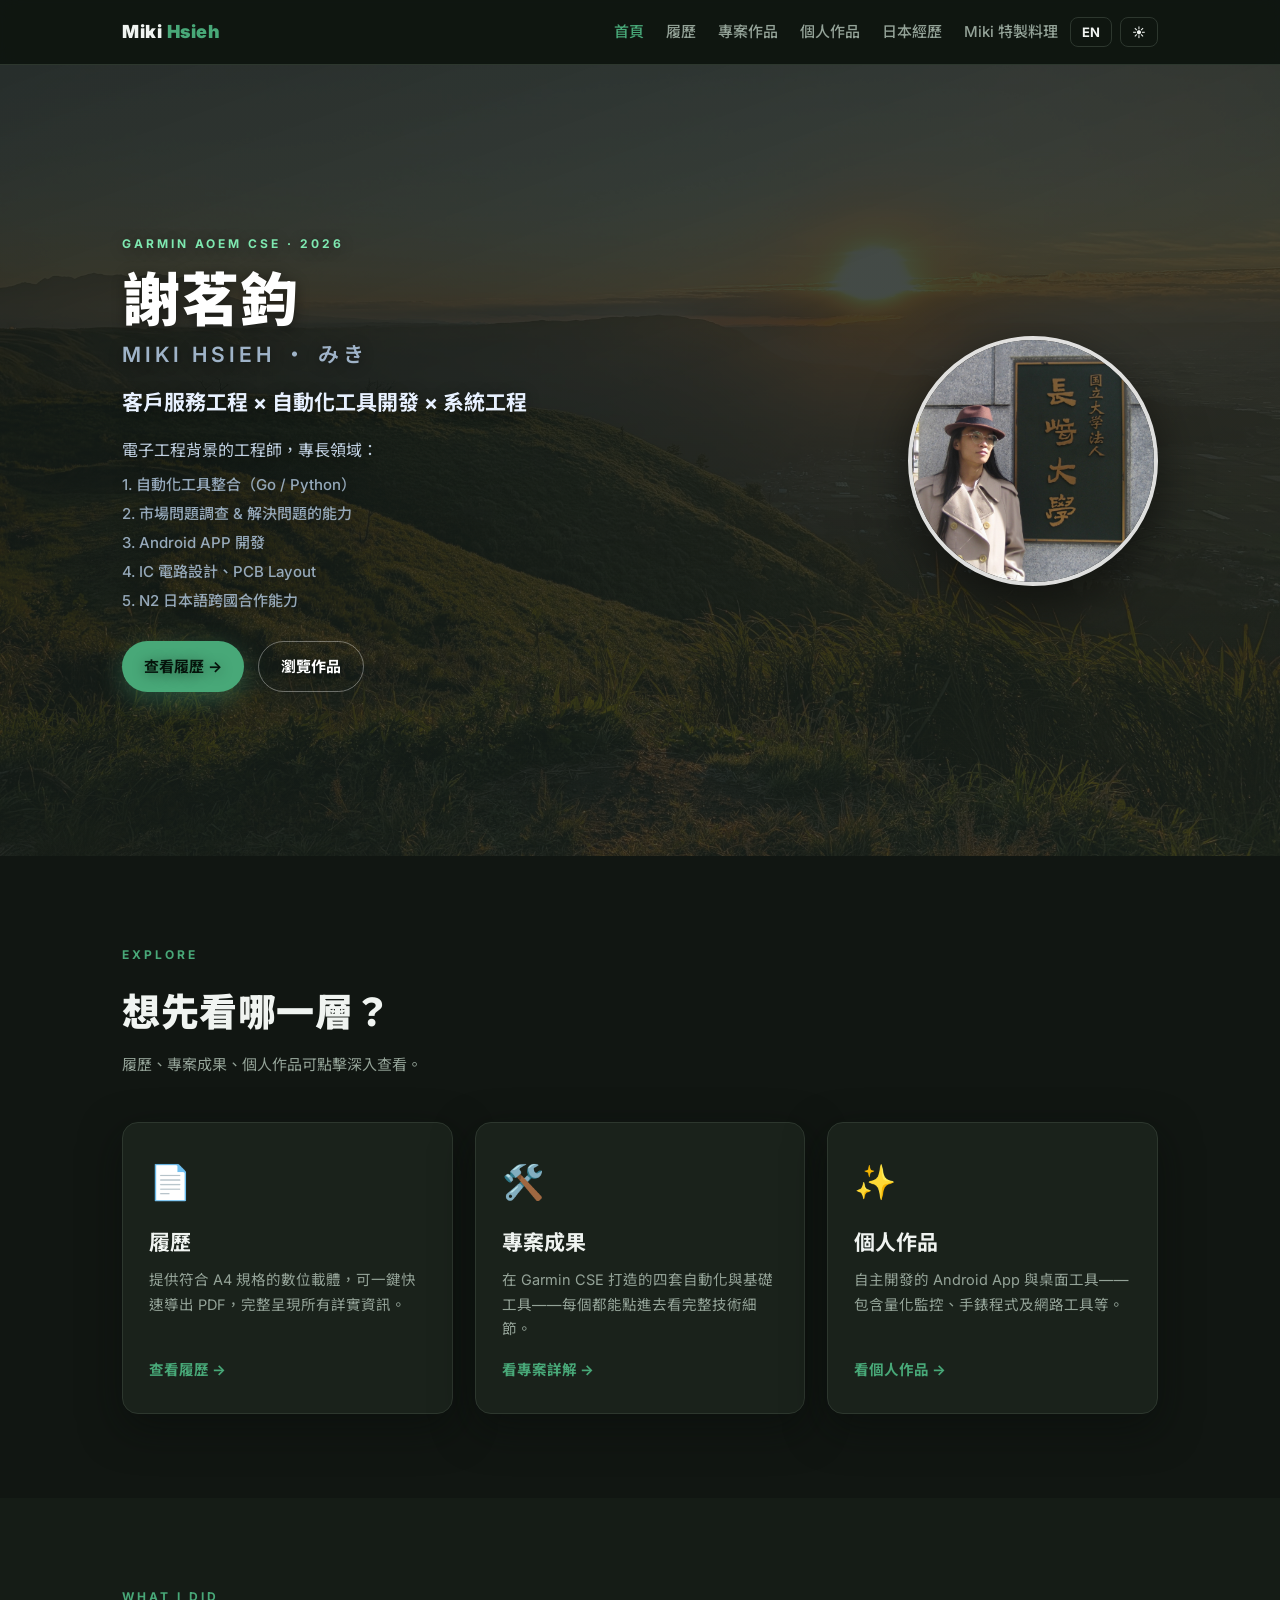
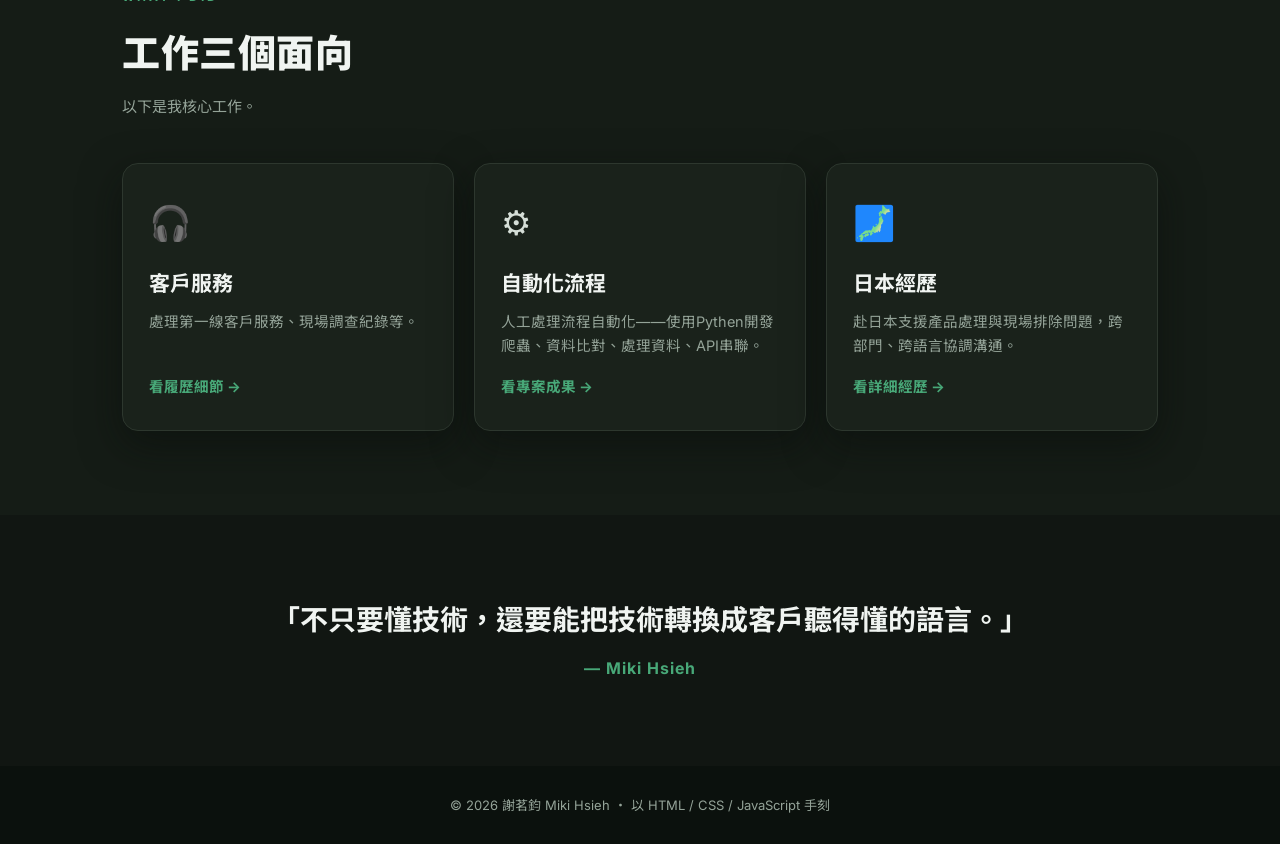
==== commit 8ba1dc8b: "style: upgrade color scheme to natural sage and forest green palette" ====
--- a/index.html
+++ b/index.html
@@ -45,7 +45,7 @@
   </header>
 
   <!-- HERO -->
-  <section class="hero" style="background:linear-gradient(160deg,rgba(8,18,32,.82),rgba(15,40,66,.72)),url('images/background.jpg') center/cover no-repeat;">
+  <section class="hero" style="background:linear-gradient(160deg,rgba(20,27,23,.85),rgba(28,38,32,.75)),url('images/background.jpg') center/cover no-repeat;">
     <div class="wrap">
       <div class="hero-flex">
         <div class="hero-text">
--- a/assets/style.css
+++ b/assets/style.css
@@ -5,20 +5,22 @@
 
 /* ===== 深色（預設）===== */
 :root {
-  --ink:#f1f6fc; --text:#d4ddea; --muted:#93a4bd;
-  --bg:#0b1220; --bg-2:#0e1729; --card:#121d33; --line:#233149;
-  --sidebar:#0c1525; --accent:#3b82f6; --accent-2:#60a5fa; --accent-d:#2563eb;
-  --chip-bg:#18253f; --chip-line:#2a3a57; --tag-bg:#16284a; --tag-fg:#9cc3ff;
-  --nav-bg:rgba(11,18,32,.82); --shadow:0 14px 40px rgba(0,0,0,.45);
+  --ink:#f0f4f1; --text:#d5ded7; --muted:#94a398;
+  --bg:#111612; --bg-2:#151c16; --card:#1a221b; --line:#2d372e;
+  --sidebar:#131a14; --accent:#48a878; --accent-2:#6fc397; --accent-d:#328059;
+  --chip-bg:#1d2820; --chip-line:#2e3d31; --tag-bg:#203527; --tag-fg:#8be2b2;
+  --nav-bg:rgba(17,22,18,.82); --shadow:0 14px 40px rgba(8,12,9,.5);
   --radius:16px; --maxw:1080px;
+  --btn-text:#05140b; --btn-shadow:rgba(72,168,120,.35); --badge-bg:rgba(72,168,120,.16);
 }
 /* ===== 淺色（按 ☀ 切換）===== */
 :root[data-theme="light"] {
-  --ink:#16233a; --text:#2c3a4b; --muted:#6a7888;
-  --bg:#f6f8fb; --bg-2:#eef2f7; --card:#ffffff; --line:#e3e9f1;
-  --sidebar:#f4f7fb; --accent:#1e40af; --accent-2:#2563eb; --accent-d:#1e3a8a;
-  --chip-bg:#eef3f8; --chip-line:#e0e7ef; --tag-bg:#eef4ff; --tag-fg:#2456c7;
-  --nav-bg:rgba(255,255,255,.88); --shadow:0 12px 34px rgba(20,40,70,.12);
+  --ink:#1a2b1f; --text:#2f4034; --muted:#627567;
+  --bg:#f6f9f5; --bg-2:#ebf0ea; --card:#ffffff; --line:#dee5dd;
+  --sidebar:#f1f5f0; --accent:#2d6a4f; --accent-2:#40916c; --accent-d:#1b4332;
+  --chip-bg:#ebf0ea; --chip-line:#dce3da; --tag-bg:#e8f3ec; --tag-fg:#246e45;
+  --nav-bg:rgba(246,249,245,.88); --shadow:0 12px 34px rgba(27,43,31,.08);
+  --btn-text:#ffffff; --btn-shadow:rgba(45,106,79,.25); --badge-bg:rgba(45,106,79,.12);
 }
 
 * { box-sizing:border-box; margin:0; padding:0; }
@@ -51,15 +53,15 @@
 
 /* ===== 按鈕 ===== */
 .btn { display:inline-flex; align-items:center; gap:8px; padding:12px 22px; border-radius:999px; font-weight:700; font-size:15px; transition:transform .15s,box-shadow .2s,background .2s; }
-.btn-primary { background:var(--accent); color:#00231f; box-shadow:0 8px 24px rgba(0,179,164,.35); }
+.btn-primary { background:var(--accent); color:var(--btn-text); box-shadow:0 8px 24px var(--btn-shadow); }
 .btn-primary:hover { transform:translateY(-2px); }
 .btn-ghost { border:1px solid var(--line); color:var(--ink); }
 .btn-ghost:hover { border-color:var(--accent); color:var(--accent); }
 
 /* ===== HERO ===== */
-.hero { background:radial-gradient(900px 500px at 85% -10%,rgba(0,179,164,.22),transparent 60%),radial-gradient(700px 500px at 0% 0%,rgba(37,99,235,.20),transparent 55%),linear-gradient(160deg,#0b1f33 0%,#13314f 100%); color:#fff; }
+.hero { background:radial-gradient(900px 500px at 85% -10%,rgba(72,168,120,.22),transparent 60%),radial-gradient(700px 500px at 0% 0%,rgba(64,145,108,.20),transparent 55%),linear-gradient(160deg,#14231b 0%,#223a2b 100%); color:#fff; }
 .hero .wrap { padding-top:80px; padding-bottom:80px; }
-.hero .eyebrow { color:#6ff0e4; }
+.hero .eyebrow { color:#7ee8b0; }
 .hero h1 { font-size:clamp(34px,6vw,58px); font-weight:900; line-height:1.12; letter-spacing:1px; }
 .hero h1 .en { display:block; font-size:clamp(15px,2.4vw,21px); font-weight:600; color:#9fb3c8; letter-spacing:4px; margin-top:10px; }
 .hero .role { margin-top:18px; font-size:clamp(17px,2.4vw,21px); font-weight:700; color:#e8f1ff; }
@@ -70,7 +72,7 @@
 .stats { margin-top:52px; display:grid; grid-template-columns:repeat(4,1fr); gap:18px; }
 .stat { background:rgba(255,255,255,.06); border:1px solid rgba(255,255,255,.12); border-radius:var(--radius); padding:22px 18px; }
 .stat .num { font-size:clamp(24px,4vw,34px); font-weight:900; color:#fff; }
-.stat .num .unit { font-size:15px; color:#6ff0e4; margin-left:2px; }
+.stat .num .unit { font-size:15px; color:#7ee8b0; margin-left:2px; }
 .stat .label { font-size:13px; color:#aebfd0; margin-top:4px; }
 
 /* ===== 卡片 / 格線 ===== */
@@ -91,8 +93,8 @@
 .pcard { padding:24px; display:flex; flex-direction:column; transition:transform .18s,box-shadow .2s; }
 .pcard:hover { transform:translateY(-4px); box-shadow:0 18px 44px rgba(0,0,0,.4); }
 .pcard .top { display:flex; align-items:center; gap:12px; margin-bottom:8px; }
-.proj-icon { width:46px; height:46px; border-radius:12px; object-fit:cover; flex:none; box-shadow:0 4px 14px rgba(0,0,0,.35); background:#0b1220; }
-.pcard .badge { font-size:12px; font-weight:800; letter-spacing:1px; color:var(--accent); background:rgba(45,212,191,.16); padding:4px 10px; border-radius:6px; }
+.proj-icon { width:46px; height:46px; border-radius:12px; object-fit:cover; flex:none; box-shadow:0 4px 14px rgba(0,0,0,.35); background:var(--bg); }
+.pcard .badge { font-size:12px; font-weight:800; letter-spacing:1px; color:var(--accent); background:var(--badge-bg); padding:4px 10px; border-radius:6px; }
 .pcard .lang { font-size:12px; color:var(--muted); font-weight:700; margin-left:auto; }
 .pcard h3 { color:var(--ink); font-size:19px; margin:6px 0; }
 .pcard p { color:var(--muted); font-size:14px; margin-bottom:14px; flex:1; }
@@ -105,7 +107,7 @@
 .tag { background:var(--tag-bg); color:var(--tag-fg); font-size:13px; padding:5px 12px; border-radius:999px; font-weight:600; }
 
 /* ===== 專案詳細頁 ===== */
-.detail-hero { background:linear-gradient(160deg,#0b1f33,#13314f); color:#fff; padding:54px 0 46px; }
+.detail-hero { background:linear-gradient(160deg,#14231b,#223a2b); color:#fff; padding:54px 0 46px; }
 .detail-hero .top { display:flex; align-items:center; gap:16px; }
 .detail-hero .proj-icon { width:64px; height:64px; border-radius:16px; }
 .detail-hero h1 { font-size:clamp(26px,4vw,40px); font-weight:900; letter-spacing:.5px; }
@@ -113,7 +115,7 @@
 .detail-hero .badges { margin-top:18px; display:flex; flex-wrap:wrap; gap:8px; }
 .detail-hero .badges .chip { background:rgba(255,255,255,.1); border-color:rgba(255,255,255,.18); color:#dbe6f2; }
 .back-link { display:inline-block; margin-bottom:18px; color:#9fb3c8; font-size:14px; font-weight:600; }
-.back-link:hover { color:#6ff0e4; }
+.back-link:hover { color:#7ee8b0; }
 .detail-sec { margin-bottom:40px; }
 .detail-sec h2 { font-size:21px; color:var(--ink); font-weight:800; margin-bottom:14px; padding-left:12px; border-left:4px solid var(--accent); }
 .detail-sec p { color:var(--text); margin-bottom:12px; }
@@ -182,8 +184,8 @@
 .interests { font-size:13.2px; color:var(--muted); }
 
 /* ===== 頁尾 ===== */
-footer { background:#07101e; color:#93a4bd; text-align:center; padding:28px 0; font-size:13px; }
-:root[data-theme="light"] footer { background:#0b1f33; }
+footer { background:#0b110d; color:var(--muted); text-align:center; padding:28px 0; font-size:13px; }
+:root[data-theme="light"] footer { background:#14231b; }
 
 /* ===== 進場動畫 ===== */
 .reveal { opacity:0; transform:translateY(22px); transition:opacity .6s ease,transform .6s ease; }
@@ -271,9 +273,9 @@
   @page { margin:12mm; }
   .sec,.xp,.proj,.edu { break-inside:avoid; }
   :root, :root[data-theme="dark"] {
-    --bg:#fff; --card:#fff; --ink:#16233a; --text:#2c3a4b; --muted:#5a6675;
-    --line:#dde4ec; --sidebar:#f4f7fb; --accent:#1e3a8a; --accent-d:#1e3a8a;
-    --chip-bg:#eef3f8; --chip-line:#e0e7ef;
+    --bg:#fff; --card:#fff; --ink:#1a2b1f; --text:#2f4034; --muted:#5c6e60;
+    --line:#dce3da; --sidebar:#f1f5f0; --accent:#2d6a4f; --accent-d:#1b4332;
+    --chip-bg:#ebf0ea; --chip-line:#dce3da;
   }
   .sidebar { -webkit-print-color-adjust:exact; print-color-adjust:exact; }
 }
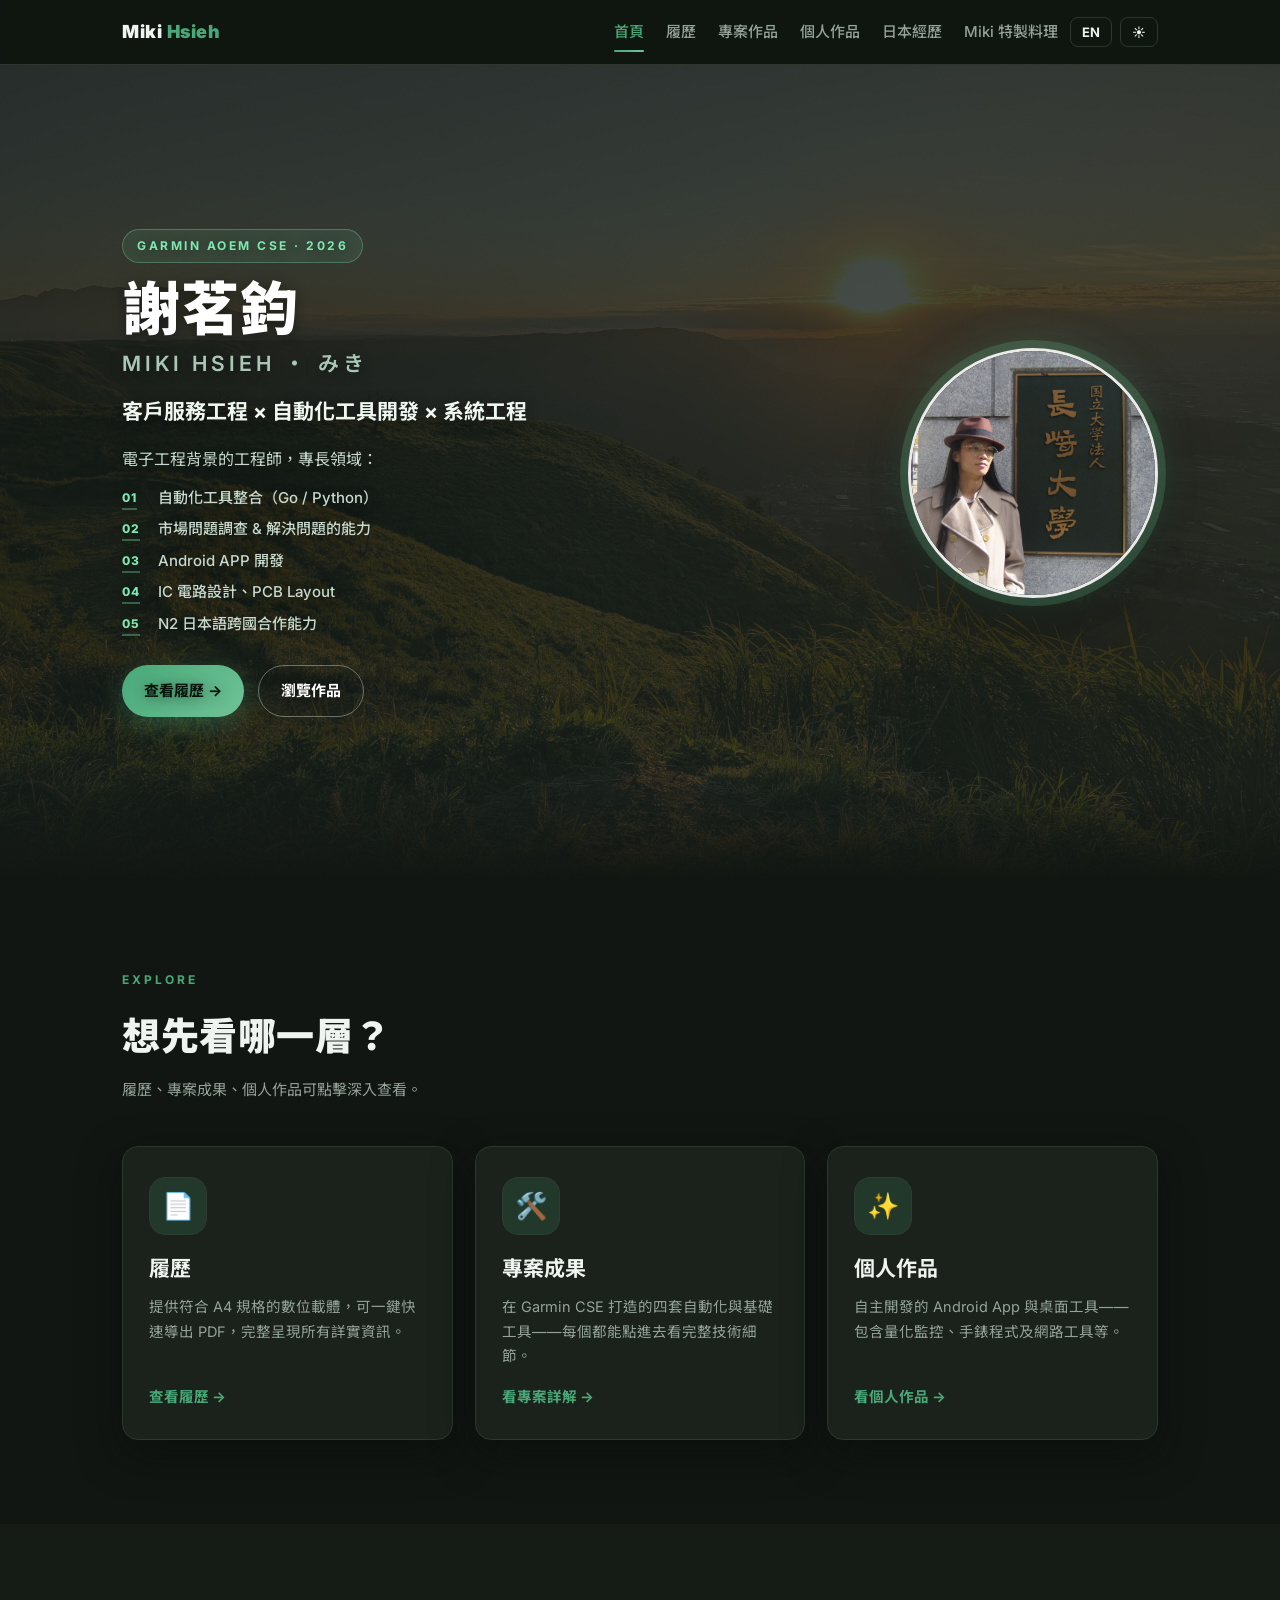
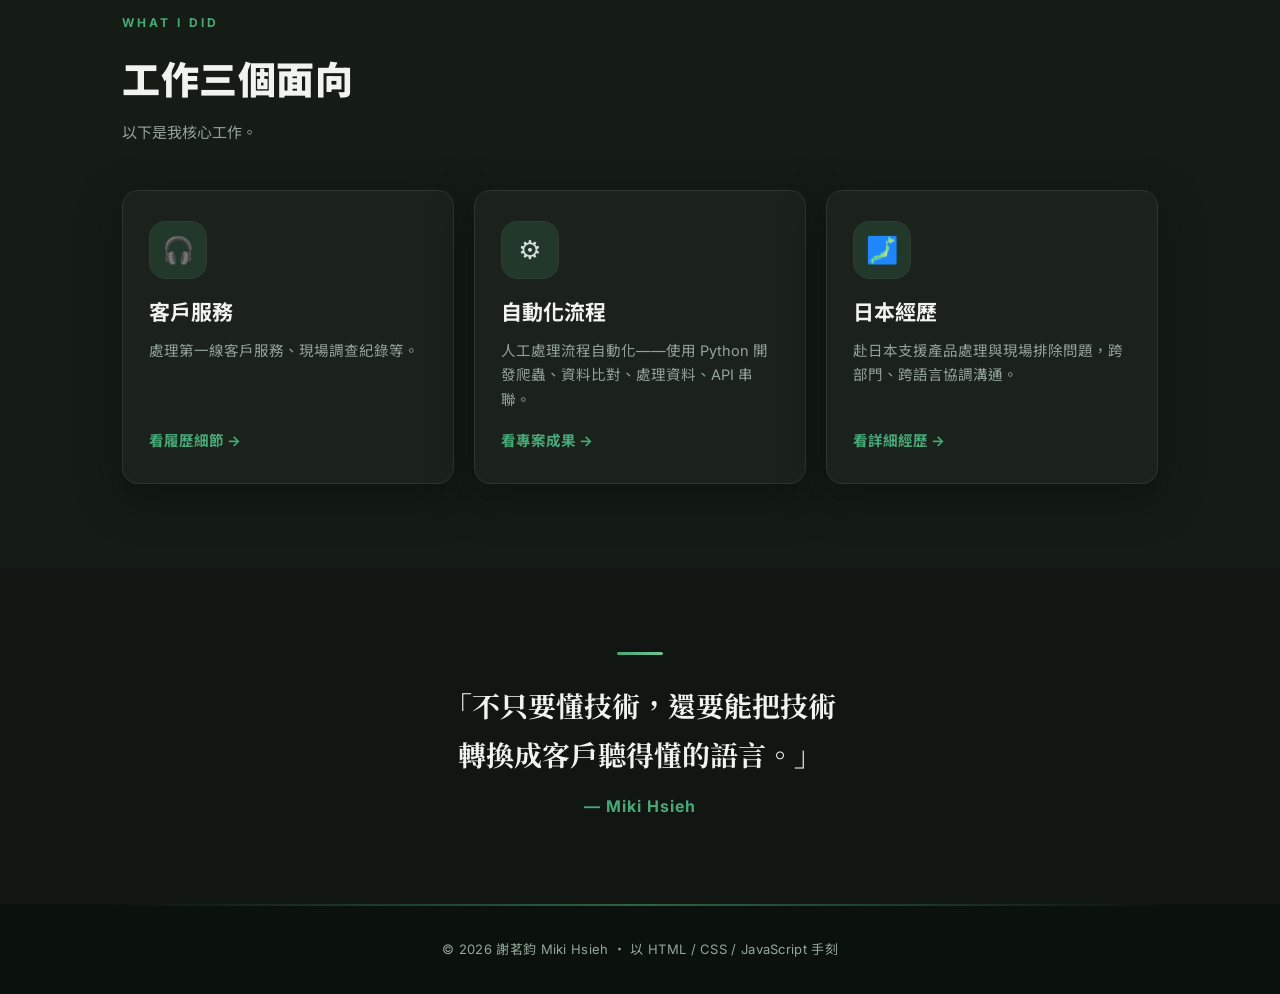
==== commit 2dfae35a: "style: polish site-wide visuals and unify sage-green palette - Replace leftover blue-gray text color" ====
--- a/index.html
+++ b/index.html
@@ -8,14 +8,20 @@
   <meta name="description" content="謝茗鈞 Miki Hsieh 個人網站：客戶服務工程 × 自動化工具開發 × Android 工具開發。履歷、專案成果、個人作品。" />
   <link rel="preconnect" href="https://fonts.googleapis.com" />
   <link rel="preconnect" href="https://fonts.gstatic.com" crossorigin />
-  <link href="https://fonts.googleapis.com/css2?family=Inter:wght@400;600;800&family=Noto+Sans+TC:wght@400;500;700;900&display=swap" rel="stylesheet" />
+  <link href="https://fonts.googleapis.com/css2?family=Inter:wght@400;600;800&family=Noto+Sans+TC:wght@400;500;700;900&family=Noto+Serif+TC:wght@700;900&display=swap" rel="stylesheet" />
   <link rel="stylesheet" href="assets/style.css" />
+  <meta name="theme-color" content="#111612" />
+  <link rel="icon" href="data:image/svg+xml,%3Csvg xmlns='http://www.w3.org/2000/svg' viewBox='0 0 64 64'%3E%3Crect width='64' height='64' rx='15' fill='%231b4332'/%3E%3Ctext x='32' y='45' font-family='Arial,sans-serif' font-size='36' font-weight='800' fill='%237ee8b0' text-anchor='middle'%3EM%3C/text%3E%3C/svg%3E" />
   <style>
     /* 首頁 Hero：自拍圓形照 + 背景圖（僅本頁用）*/
     .hero-flex { display:flex; align-items:center; gap:44px; }
     .hero-flex .hero-text { flex:1; min-width:0; text-shadow:0 2px 14px rgba(0,0,0,.45); }
     .hero-photo { flex:none; width:250px; height:250px; border-radius:50%; object-fit:cover;
-      border:4px solid rgba(255,255,255,.85); box-shadow:0 18px 50px rgba(0,0,0,.55); }
+      border:3px solid rgba(255,255,255,.9);
+      box-shadow:0 0 0 8px rgba(126,232,176,.16), 0 0 42px rgba(126,232,176,.22), 0 18px 50px rgba(0,0,0,.55);
+      transition:transform .3s ease, box-shadow .3s ease; }
+    .hero-photo:hover { transform:scale(1.02);
+      box-shadow:0 0 0 8px rgba(126,232,176,.28), 0 0 56px rgba(126,232,176,.3), 0 18px 50px rgba(0,0,0,.55); }
     @media (max-width:820px){
       .hero-flex { flex-direction:column-reverse; gap:26px; }
       .hero-photo { width:160px; height:160px; }
@@ -54,11 +60,11 @@
       <div class="role" data-en="Customer Service Engineering × Automation × Systems Engineering">客戶服務工程 × 自動化工具開發 × 系統工程</div>
       <div class="pitch" data-en="Electronic engineering graduate specializing in:">電子工程背景的工程師，專長領域：</div>
       <ul class="pitch-list">
-        <li data-en="1. Automation tool development (Go / Python)">1. 自動化工具整合（Go / Python）</li>
-        <li data-en="2. Market issue investigation & hands-on troubleshooting">2. 市場問題調查 & 解決問題的能力</li>
-        <li data-en="3. Android app development">3. Android APP 開發</li>
-        <li data-en="4. IC circuit design & PCB layout">4. IC 電路設計、PCB Layout</li>
-        <li data-en="5. JLPT N2 Japanese — cross-border collaboration capability">5. N2 日本語跨國合作能力</li>
+        <li data-en="Automation tool development (Go / Python)">自動化工具整合（Go / Python）</li>
+        <li data-en="Market issue investigation & hands-on troubleshooting">市場問題調查 & 解決問題的能力</li>
+        <li data-en="Android app development">Android APP 開發</li>
+        <li data-en="IC circuit design & PCB layout">IC 電路設計、PCB Layout</li>
+        <li data-en="JLPT N2 Japanese — cross-border collaboration capability">N2 日本語跨國合作能力</li>
       </ul>
       <div class="hero-cta">
         <a href="resume.html" class="btn btn-primary" data-en="View résumé →">查看履歷 →</a>
@@ -116,7 +122,7 @@
         <a href="projects.html" class="card entry-card reveal">
           <div class="ic">⚙️</div>
           <h3 data-en="Automation">自動化流程</h3>
-          <p data-en="Built the automation tools that cut per-case handling time from 30 minutes to 2 minutes — web scraping, data matching, LLM text processing, and JIRA upload.">人工處理流程自動化——使用Pythen開發爬蟲、資料比對、處理資料、API串聯。</p>
+          <p data-en="Built the automation tools that cut per-case handling time from 30 minutes to 2 minutes — web scraping, data matching, LLM text processing, and JIRA upload.">人工處理流程自動化——使用 Python 開發爬蟲、資料比對、處理資料、API 串聯。</p>
           <span class="go" data-en="See projects →">看專案成果 →</span>
         </a>
         <a href="japan.html" class="card entry-card reveal">
--- a/assets/style.css
+++ b/assets/style.css
@@ -10,6 +10,7 @@
   --sidebar:#131a14; --accent:#48a878; --accent-2:#6fc397; --accent-d:#328059;
   --chip-bg:#1d2820; --chip-line:#2e3d31; --tag-bg:#203527; --tag-fg:#8be2b2;
   --nav-bg:rgba(17,22,18,.82); --shadow:0 14px 40px rgba(8,12,9,.5);
+  --shadow-hov:0 22px 52px rgba(8,12,9,.6);
   --radius:16px; --maxw:1080px;
   --btn-text:#05140b; --btn-shadow:rgba(72,168,120,.35); --badge-bg:rgba(72,168,120,.16);
 }
@@ -20,6 +21,7 @@
   --sidebar:#f1f5f0; --accent:#2d6a4f; --accent-2:#40916c; --accent-d:#1b4332;
   --chip-bg:#ebf0ea; --chip-line:#dce3da; --tag-bg:#e8f3ec; --tag-fg:#246e45;
   --nav-bg:rgba(246,249,245,.88); --shadow:0 12px 34px rgba(27,43,31,.08);
+  --shadow-hov:0 20px 44px rgba(27,43,31,.16);
   --btn-text:#ffffff; --btn-shadow:rgba(45,106,79,.25); --badge-bg:rgba(45,106,79,.12);
 }
 
@@ -31,12 +33,18 @@
   -webkit-font-smoothing:antialiased; transition:background .3s,color .3s;
 }
 a { color:inherit; text-decoration:none; }
+::selection { background:var(--accent); color:var(--btn-text); }
+:focus-visible { outline:2px solid var(--accent); outline-offset:2px; border-radius:4px; }
+::-webkit-scrollbar { width:11px; height:11px; }
+::-webkit-scrollbar-track { background:var(--bg); }
+::-webkit-scrollbar-thumb { background:var(--line); border-radius:8px; border:2px solid var(--bg); }
+::-webkit-scrollbar-thumb:hover { background:var(--accent-d); }
 .wrap { max-width:var(--maxw); margin:0 auto; padding:0 22px; }
 section { padding:84px 0; }
 section.alt { background:var(--bg-2); }
 .eyebrow { display:inline-block; font-weight:700; letter-spacing:3px; font-size:12px; color:var(--accent); text-transform:uppercase; margin-bottom:14px; }
 .section-title { font-size:clamp(26px,4vw,38px); font-weight:900; color:var(--ink); letter-spacing:.5px; margin-bottom:8px; }
-.section-sub { color:var(--muted); margin-bottom:44px; font-size:15px; }
+.section-sub { color:var(--muted); margin-bottom:44px; font-size:15px; max-width:760px; }
 
 /* ===== 導覽列（共用）===== */
 header.nav { position:sticky; top:0; z-index:50; background:var(--nav-bg); backdrop-filter:saturate(160%) blur(10px); border-bottom:1px solid var(--line); }
@@ -44,7 +52,10 @@
 .brand { font-weight:900; color:var(--ink); font-size:18px; letter-spacing:.5px; white-space:nowrap; }
 .brand span { color:var(--accent); }
 .nav-links { display:flex; gap:22px; margin-left:auto; }
-.nav-links a { font-size:15px; color:var(--muted); font-weight:500; transition:color .2s; }
+.nav-links a { position:relative; font-size:15px; color:var(--muted); font-weight:500; transition:color .2s; }
+.nav-links a::after { content:""; position:absolute; left:0; right:0; bottom:-7px; height:2px; border-radius:2px;
+  background:linear-gradient(90deg,var(--accent),var(--accent-2)); transform:scaleX(0); transform-origin:left; transition:transform .25s ease; }
+.nav-links a:hover::after, .nav-links a.active::after { transform:scaleX(1); }
 .nav-links a:hover, .nav-links a.active { color:var(--accent); }
 .controls { display:flex; align-items:center; gap:8px; }
 .ctrl-btn { border:1px solid var(--line); background:transparent; color:var(--ink); border-radius:8px; padding:6px 11px; font-size:13px; font-weight:700; cursor:pointer; transition:border-color .2s,color .2s; font-family:inherit; white-space:nowrap; }
@@ -53,19 +64,20 @@
 
 /* ===== 按鈕 ===== */
 .btn { display:inline-flex; align-items:center; gap:8px; padding:12px 22px; border-radius:999px; font-weight:700; font-size:15px; transition:transform .15s,box-shadow .2s,background .2s; }
-.btn-primary { background:var(--accent); color:var(--btn-text); box-shadow:0 8px 24px var(--btn-shadow); }
-.btn-primary:hover { transform:translateY(-2px); }
+.btn-primary { background:linear-gradient(135deg,var(--accent),var(--accent-2)); color:var(--btn-text); box-shadow:0 8px 24px var(--btn-shadow); }
+.btn-primary:hover { transform:translateY(-2px); box-shadow:0 12px 30px var(--btn-shadow); }
 .btn-ghost { border:1px solid var(--line); color:var(--ink); }
-.btn-ghost:hover { border-color:var(--accent); color:var(--accent); }
+.btn-ghost:hover { border-color:var(--accent); color:var(--accent); background:var(--badge-bg); }
 
 /* ===== HERO ===== */
-.hero { background:radial-gradient(900px 500px at 85% -10%,rgba(72,168,120,.22),transparent 60%),radial-gradient(700px 500px at 0% 0%,rgba(64,145,108,.20),transparent 55%),linear-gradient(160deg,#14231b 0%,#223a2b 100%); color:#fff; }
-.hero .wrap { padding-top:80px; padding-bottom:80px; }
-.hero .eyebrow { color:#7ee8b0; }
+.hero { position:relative; background:radial-gradient(900px 500px at 85% -10%,rgba(72,168,120,.22),transparent 60%),radial-gradient(700px 500px at 0% 0%,rgba(64,145,108,.20),transparent 55%),linear-gradient(160deg,#14231b 0%,#223a2b 100%); color:#fff; }
+.hero::after { content:""; position:absolute; left:0; right:0; bottom:0; height:96px; background:linear-gradient(to bottom,transparent,var(--bg)); pointer-events:none; }
+.hero .wrap { position:relative; z-index:1; padding-top:80px; padding-bottom:80px; }
+.hero .eyebrow { color:#7ee8b0; background:rgba(126,232,176,.1); border:1px solid rgba(126,232,176,.3); padding:6px 14px; border-radius:999px; letter-spacing:2.5px; backdrop-filter:blur(4px); }
 .hero h1 { font-size:clamp(34px,6vw,58px); font-weight:900; line-height:1.12; letter-spacing:1px; }
-.hero h1 .en { display:block; font-size:clamp(15px,2.4vw,21px); font-weight:600; color:#9fb3c8; letter-spacing:4px; margin-top:10px; }
-.hero .role { margin-top:18px; font-size:clamp(17px,2.4vw,21px); font-weight:700; color:#e8f1ff; }
-.hero .pitch { margin-top:16px; max-width:660px; color:#c2d2e3; font-size:16px; }
+.hero h1 .en { display:block; font-size:clamp(15px,2.4vw,21px); font-weight:600; color:#a9c7b4; letter-spacing:4px; margin-top:10px; }
+.hero .role { margin-top:18px; font-size:clamp(17px,2.4vw,21px); font-weight:700; color:#eef7f0; }
+.hero .pitch { margin-top:16px; max-width:660px; color:#c6d9cc; font-size:16px; }
 .hero-cta { margin-top:30px; display:flex; gap:14px; flex-wrap:wrap; }
 .hero .btn-ghost { border-color:rgba(255,255,255,.35); color:#fff; }
 .hero .btn-ghost:hover { background:rgba(255,255,255,.1); }
@@ -73,7 +85,7 @@
 .stat { background:rgba(255,255,255,.06); border:1px solid rgba(255,255,255,.12); border-radius:var(--radius); padding:22px 18px; }
 .stat .num { font-size:clamp(24px,4vw,34px); font-weight:900; color:#fff; }
 .stat .num .unit { font-size:15px; color:#7ee8b0; margin-left:2px; }
-.stat .label { font-size:13px; color:#aebfd0; margin-top:4px; }
+.stat .label { font-size:13px; color:#b3c9ba; margin-top:4px; }
 
 /* ===== 卡片 / 格線 ===== */
 .card { background:var(--card); border:1px solid var(--line); border-radius:var(--radius); box-shadow:var(--shadow); }
@@ -83,15 +95,19 @@
 /* ===== 首頁「入口」大卡片（點進各層）===== */
 .entry-grid { display:grid; grid-template-columns:repeat(3,1fr); gap:22px; }
 .entry-card { padding:30px 26px; display:flex; flex-direction:column; transition:transform .18s,box-shadow .2s,border-color .2s; }
-.entry-card:hover { transform:translateY(-5px); border-color:var(--accent); box-shadow:0 20px 46px rgba(0,0,0,.4); }
-.entry-card .ic { font-size:34px; }
-.entry-card h3 { color:var(--ink); font-size:21px; margin:14px 0 8px; }
+.entry-card:hover { transform:translateY(-5px); border-color:var(--accent); box-shadow:var(--shadow-hov); }
+.entry-card .ic { font-size:26px; width:58px; height:58px; display:flex; align-items:center; justify-content:center;
+  background:var(--badge-bg); border:1px solid var(--chip-line); border-radius:16px; }
+.entry-card h3 { color:var(--ink); font-size:21px; margin:16px 0 8px; }
 .entry-card p { color:var(--muted); font-size:14.5px; flex:1; }
-.entry-card .go { margin-top:16px; color:var(--accent); font-weight:700; font-size:14.5px; }
+.entry-card .go { display:inline-block; align-self:flex-start; margin-top:16px; color:var(--accent); font-weight:700; font-size:14.5px; transition:transform .2s ease; }
+.entry-card:hover .go { transform:translateX(4px); }
 
 /* ===== 作品總覽卡片 ===== */
 .pcard { padding:24px; display:flex; flex-direction:column; transition:transform .18s,box-shadow .2s; }
-.pcard:hover { transform:translateY(-4px); box-shadow:0 18px 44px rgba(0,0,0,.4); }
+.pcard:hover { transform:translateY(-4px); box-shadow:var(--shadow-hov); }
+.pcard .go { display:inline-block; align-self:flex-start; transition:transform .2s ease; }
+.pcard:hover .go { transform:translateX(4px); }
 .pcard .top { display:flex; align-items:center; gap:12px; margin-bottom:8px; }
 .proj-icon { width:46px; height:46px; border-radius:12px; object-fit:cover; flex:none; box-shadow:0 4px 14px rgba(0,0,0,.35); background:var(--bg); }
 .pcard .badge { font-size:12px; font-weight:800; letter-spacing:1px; color:var(--accent); background:var(--badge-bg); padding:4px 10px; border-radius:6px; }
@@ -111,10 +127,11 @@
 .detail-hero .top { display:flex; align-items:center; gap:16px; }
 .detail-hero .proj-icon { width:64px; height:64px; border-radius:16px; }
 .detail-hero h1 { font-size:clamp(26px,4vw,40px); font-weight:900; letter-spacing:.5px; }
-.detail-hero .one-liner { margin-top:14px; max-width:720px; color:#c2d2e3; font-size:16px; }
+.detail-hero .one-liner { margin-top:14px; max-width:720px; color:#c6d9cc; font-size:16px; }
 .detail-hero .badges { margin-top:18px; display:flex; flex-wrap:wrap; gap:8px; }
-.detail-hero .badges .chip { background:rgba(255,255,255,.1); border-color:rgba(255,255,255,.18); color:#dbe6f2; }
-.back-link { display:inline-block; margin-bottom:18px; color:#9fb3c8; font-size:14px; font-weight:600; }
+.detail-hero .badges .chip { background:rgba(255,255,255,.1); border-color:rgba(255,255,255,.18); color:#dcefe2; }
+.back-link { display:inline-block; margin-bottom:18px; color:#a9c7b4; font-size:14px; font-weight:600; transition:color .2s,transform .2s; }
+.back-link:hover { transform:translateX(-3px); }
 .back-link:hover { color:#7ee8b0; }
 .detail-sec { margin-bottom:40px; }
 .detail-sec h2 { font-size:21px; color:var(--ink); font-weight:800; margin-bottom:14px; padding-left:12px; border-left:4px solid var(--accent); }
@@ -184,18 +201,25 @@
 .interests { font-size:13.2px; color:var(--muted); }
 
 /* ===== 頁尾 ===== */
-footer { background:#0b110d; color:var(--muted); text-align:center; padding:28px 0; font-size:13px; }
-:root[data-theme="light"] footer { background:#14231b; }
+footer { position:relative; background:#0b110d; color:#93a89a; text-align:center; padding:34px 0; font-size:13px; letter-spacing:.3px; }
+footer::before { content:""; position:absolute; top:0; left:0; right:0; height:2px;
+  background:linear-gradient(90deg,transparent 8%,var(--accent) 50%,transparent 92%); opacity:.55; }
+:root[data-theme="light"] footer { background:#14231b; color:#93a89a; }
 
 /* ===== 進場動畫 ===== */
 .reveal { opacity:0; transform:translateY(22px); transition:opacity .6s ease,transform .6s ease; }
 .reveal.in { opacity:1; transform:none; }
+@media (prefers-reduced-motion:reduce) {
+  html { scroll-behavior:auto; }
+  .reveal { opacity:1; transform:none; transition:none; }
+}
 
 /* ===== 手機 ===== */
 @media (max-width:860px) {
   .nav-links { position:absolute; top:64px; left:0; right:0; flex-direction:column; gap:0; background:var(--card); border-bottom:1px solid var(--line); display:none; margin:0; }
   .nav-links.open { display:flex; }
   .nav-links a { padding:14px 22px; border-top:1px solid var(--line); }
+  .nav-links a::after { display:none; }
   .nav-toggle { display:block; }
   .stats { grid-template-columns:repeat(2,1fr); }
   .grid-2,.grid-3,.entry-grid,.r-body { grid-template-columns:1fr; }
@@ -252,7 +276,7 @@
   bottom: 0;
   left: 0;
   right: 0;
-  background: rgba(11, 18, 32, 0.85);
+  background: rgba(10, 16, 12, 0.85);
   backdrop-filter: blur(4px);
   color: #fff;
   font-size: 11.5px;
@@ -282,38 +306,57 @@
 
 /* ===== 金句樣式 ===== */
 .quote-text {
-  font-size: clamp(10px, 3.2vw, 28px);
+  font-family: "Noto Serif TC", "Noto Sans TC", serif;
+  font-size: clamp(19px, 2.6vw, 28px);
   font-weight: 700;
   color: var(--ink);
-  line-height: 1.5;
+  line-height: 1.75;
   text-align: center;
-  white-space: nowrap;
-  word-break: keep-all;
+  text-wrap: balance;
+}
+.quote-text::before {
+  content: "";
+  display: block;
+  width: 46px;
+  height: 3px;
+  border-radius: 2px;
+  margin: 0 auto 26px;
+  background: linear-gradient(90deg, var(--accent), var(--accent-2));
 }
 html[lang="en"] .quote-text {
-  white-space: normal;
-  word-break: normal;
-  font-size: clamp(14px, 3.5vw, 24px);
-}
-
-/* ===== 首頁條列式 Pitch ===== */
+  font-size: clamp(16px, 2.4vw, 24px);
+}
+
+/* ===== 首頁條列式 Pitch（hero 永遠是深色背景，顏色固定不跟主題）===== */
 .pitch-list {
   list-style: none;
   padding: 0;
-  margin: 10px 0 0 0;
+  margin: 14px 0 0 0;
   display: flex;
   flex-direction: column;
-  gap: 8px;
+  gap: 9px;
+  counter-reset: pitch;
 }
 .pitch-list li {
+  counter-increment: pitch;
+  position: relative;
+  padding-left: 36px;
   font-size: 15px;
-  color: var(--text);
-  opacity: 0.9;
-  line-height: 1.4;
+  color: #c6d9cc;
+  line-height: 1.5;
   font-weight: 500;
 }
-:root[data-theme="dark"] .pitch-list li {
-  color: #a3b8cc;
+.pitch-list li::before {
+  content: counter(pitch, decimal-leading-zero);
+  position: absolute;
+  left: 0;
+  top: 2px;
+  font-size: 12px;
+  font-weight: 800;
+  letter-spacing: 1px;
+  color: #7ee8b0;
+  border-bottom: 2px solid rgba(126, 232, 176, .35);
+  padding-bottom: 1px;
 }
 
 /* ===== 履歷專業摘要條列式 ===== */
@@ -396,7 +439,7 @@
   width: 100%;
   height: 100%;
   overflow: auto;
-  background-color: rgba(11, 18, 32, 0.93);
+  background-color: rgba(8, 13, 10, 0.93);
   backdrop-filter: blur(8px);
 }
 .modal-content {
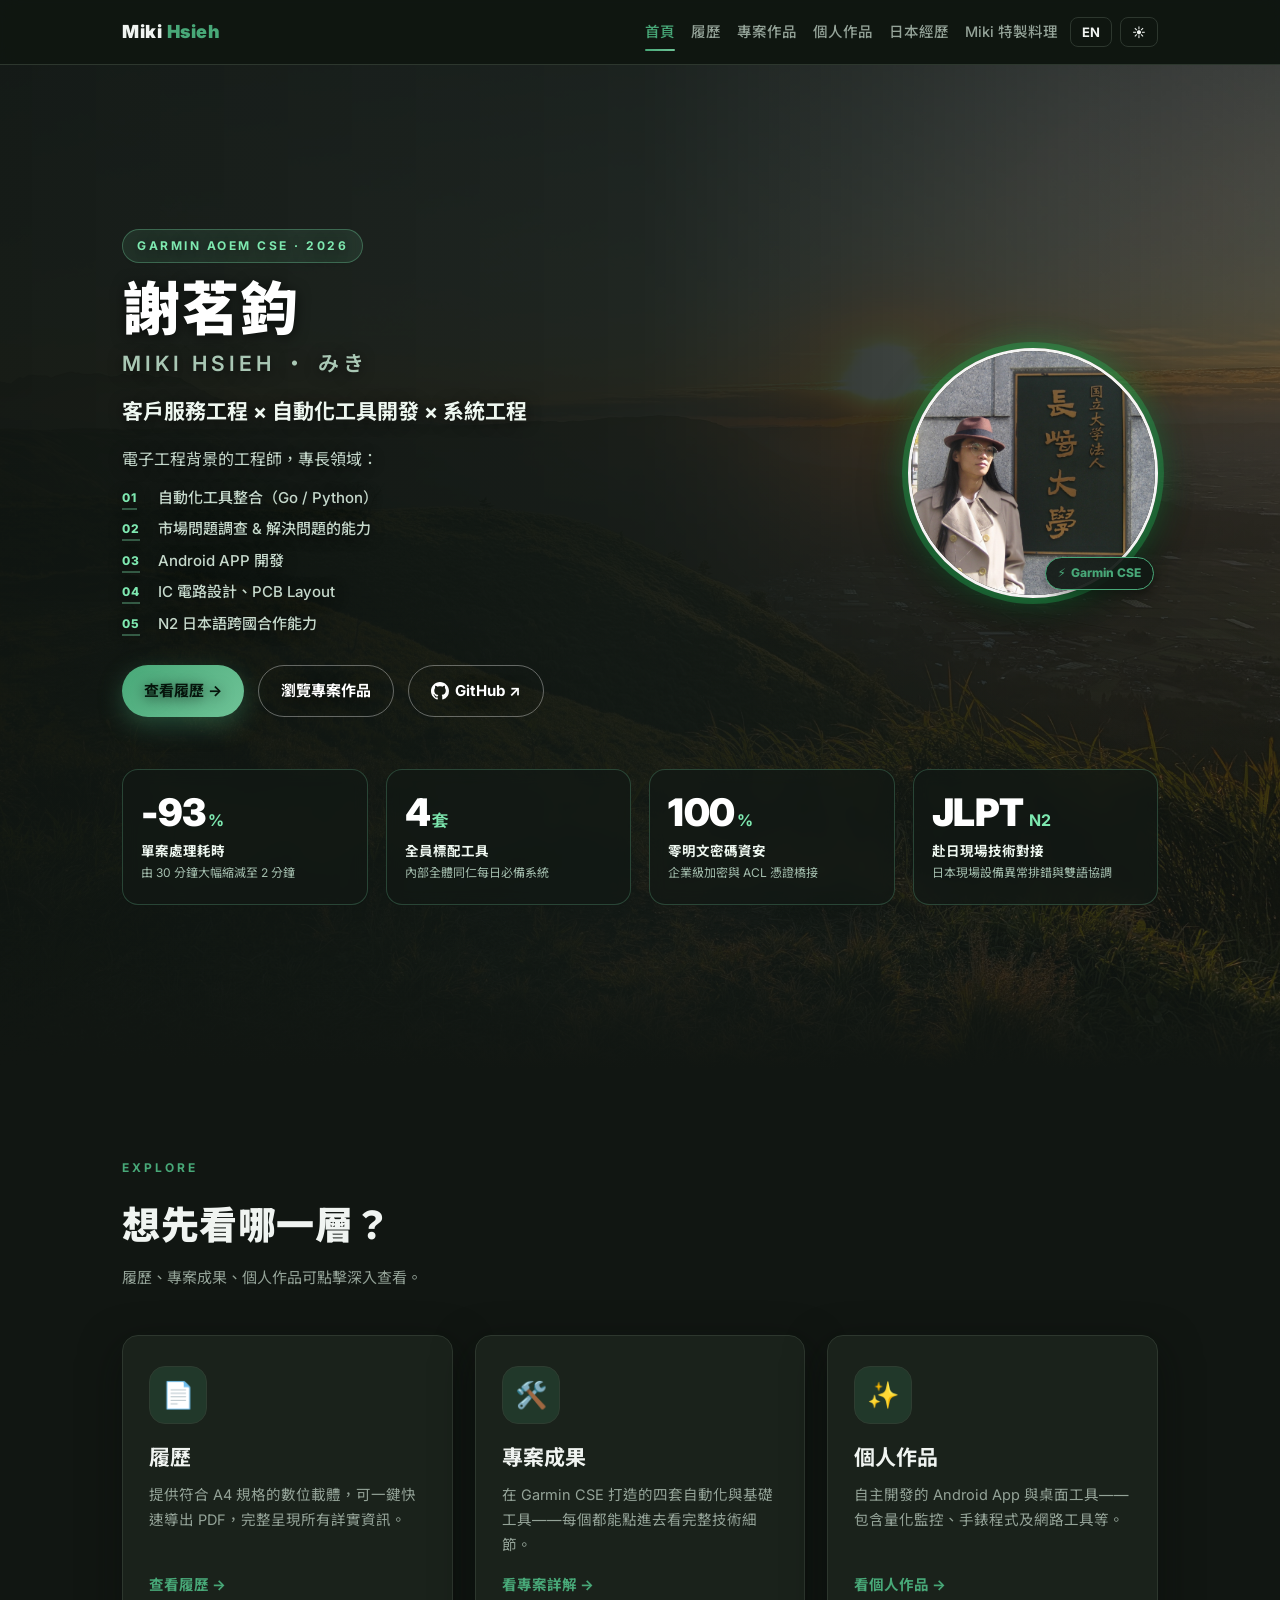
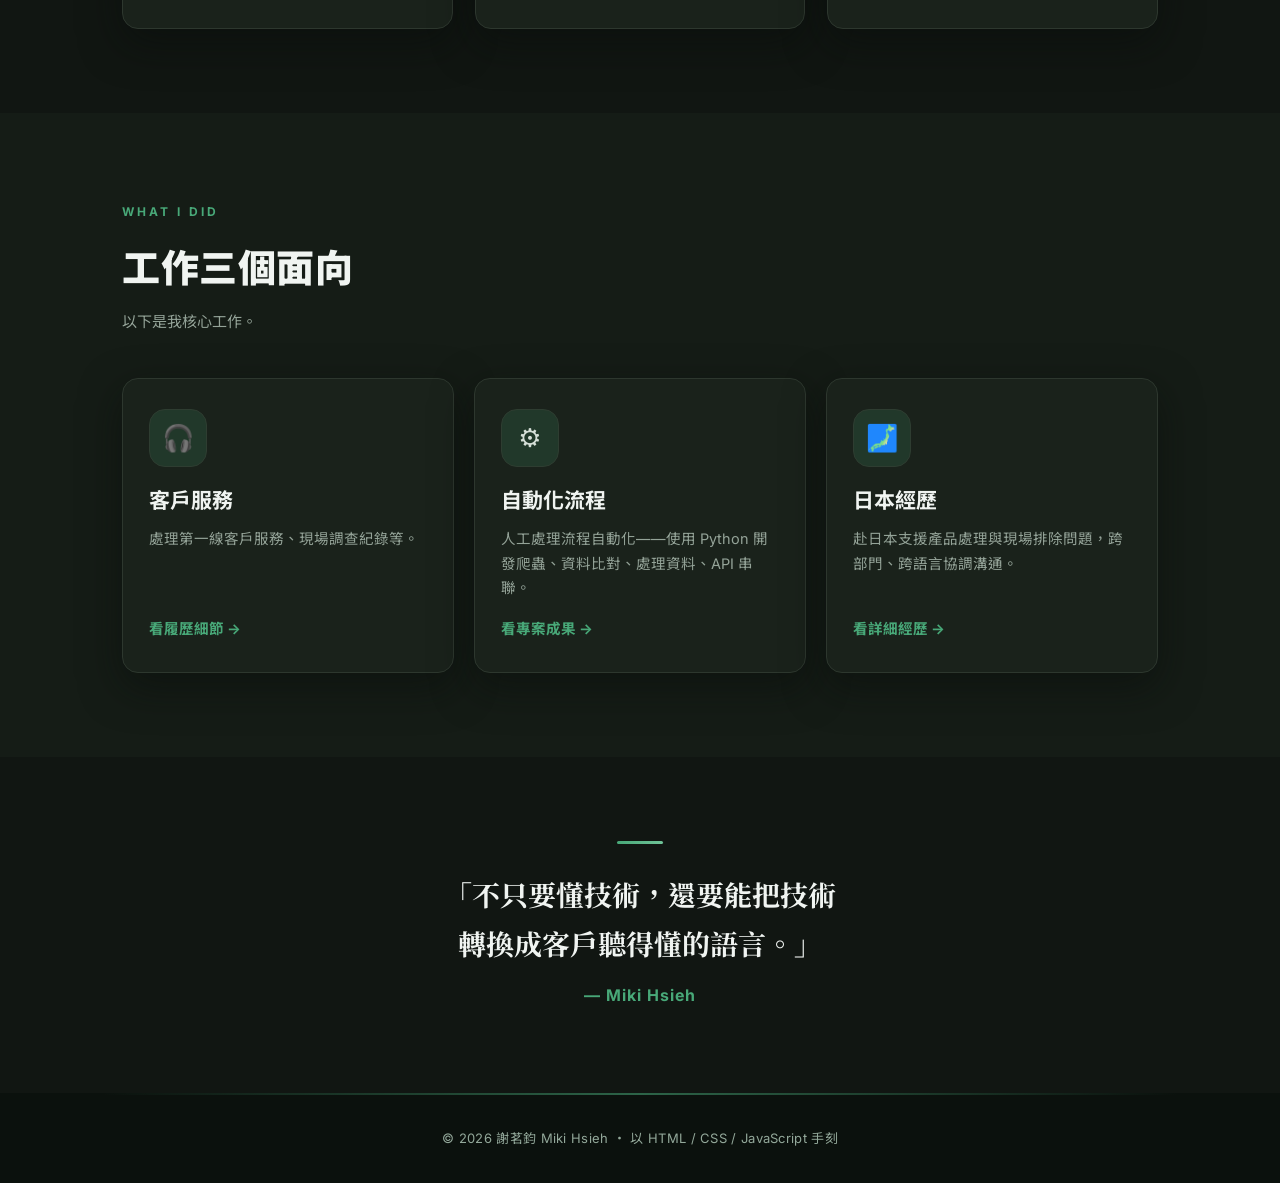
==== commit 5d065bf0: "feat: complete visual and UX upgrades across hero, metrics, skills, and projects" ====
--- a/index.html
+++ b/index.html
@@ -13,15 +13,40 @@
   <meta name="theme-color" content="#111612" />
   <link rel="icon" href="data:image/svg+xml,%3Csvg xmlns='http://www.w3.org/2000/svg' viewBox='0 0 64 64'%3E%3Crect width='64' height='64' rx='15' fill='%231b4332'/%3E%3Ctext x='32' y='45' font-family='Arial,sans-serif' font-size='36' font-weight='800' fill='%237ee8b0' text-anchor='middle'%3EM%3C/text%3E%3C/svg%3E" />
   <style>
-    /* 首頁 Hero：自拍圓形照 + 背景圖（僅本頁用）*/
+    /* 首頁 Hero：自拍圓形照 + 背景圖 */
     .hero-flex { display:flex; align-items:center; gap:44px; }
-    .hero-flex .hero-text { flex:1; min-width:0; text-shadow:0 2px 14px rgba(0,0,0,.45); }
-    .hero-photo { flex:none; width:250px; height:250px; border-radius:50%; object-fit:cover;
-      border:3px solid rgba(255,255,255,.9);
-      box-shadow:0 0 0 8px rgba(126,232,176,.16), 0 0 42px rgba(126,232,176,.22), 0 18px 50px rgba(0,0,0,.55);
-      transition:transform .3s ease, box-shadow .3s ease; }
-    .hero-photo:hover { transform:scale(1.02);
-      box-shadow:0 0 0 8px rgba(126,232,176,.28), 0 0 56px rgba(126,232,176,.3), 0 18px 50px rgba(0,0,0,.55); }
+    .hero-flex .hero-text { flex:1; min-width:0; text-shadow:0 2px 14px rgba(0,0,0,.65); }
+    .hero-photo-wrap {
+      position: relative;
+      flex: none;
+    }
+    .hero-photo {
+      width:250px; height:250px; border-radius:50%; object-fit:cover;
+      border:3px solid rgba(255,255,255,.95);
+      box-shadow:0 0 0 6px rgba(34,197,94,.3), 0 0 35px rgba(34,197,94,.45), 0 20px 45px rgba(0,0,0,.6);
+      transition:transform .3s ease, box-shadow .3s ease;
+      display: block;
+    }
+    .hero-photo:hover {
+      transform:scale(1.03);
+      box-shadow:0 0 0 8px rgba(34,197,94,.5), 0 0 50px rgba(34,197,94,.6), 0 24px 50px rgba(0,0,0,.7);
+    }
+    .hero-badge-float {
+      position: absolute;
+      bottom: 8px;
+      right: 4px;
+      background: rgba(17, 24, 20, 0.92);
+      border: 1px solid var(--accent);
+      color: var(--accent);
+      padding: 5px 12px;
+      border-radius: 999px;
+      font-size: 12px;
+      font-weight: 800;
+      box-shadow: 0 4px 14px rgba(0,0,0,0.4);
+      display: flex;
+      align-items: center;
+      gap: 5px;
+    }
     @media (max-width:820px){
       .hero-flex { flex-direction:column-reverse; gap:26px; }
       .hero-photo { width:160px; height:160px; }
@@ -51,29 +76,62 @@
   </header>
 
   <!-- HERO -->
-  <section class="hero" style="background:linear-gradient(160deg,rgba(20,27,23,.85),rgba(28,38,32,.75)),url('images/background.jpg') center/cover no-repeat;">
+  <section class="hero" style="background:linear-gradient(90deg, rgba(16,22,18,0.96) 0%, rgba(18,25,21,0.92) 50%, rgba(18,25,21,0.68) 100%),url('images/background.jpg') center/cover no-repeat;">
     <div class="wrap">
       <div class="hero-flex">
         <div class="hero-text">
-      <span class="eyebrow">Garmin AOEM CSE · 2026</span>
-      <h1>謝茗鈞 <span class="en">MIKI HSIEH ・ みき</span></h1>
-      <div class="role" data-en="Customer Service Engineering × Automation × Systems Engineering">客戶服務工程 × 自動化工具開發 × 系統工程</div>
-      <div class="pitch" data-en="Electronic engineering graduate specializing in:">電子工程背景的工程師，專長領域：</div>
-      <ul class="pitch-list">
-        <li data-en="Automation tool development (Go / Python)">自動化工具整合（Go / Python）</li>
-        <li data-en="Market issue investigation & hands-on troubleshooting">市場問題調查 & 解決問題的能力</li>
-        <li data-en="Android app development">Android APP 開發</li>
-        <li data-en="IC circuit design & PCB layout">IC 電路設計、PCB Layout</li>
-        <li data-en="JLPT N2 Japanese — cross-border collaboration capability">N2 日本語跨國合作能力</li>
-      </ul>
-      <div class="hero-cta">
-        <a href="resume.html" class="btn btn-primary" data-en="View résumé →">查看履歷 →</a>
-        <a href="projects.html" class="btn btn-ghost" data-en="Browse work">瀏覽作品</a>
-      </div>
-
-        </div>
-        <img class="hero-photo" src="images/Selfie.jpg" alt="謝茗鈞 Miki Hsieh" />
-      </div>
+          <span class="eyebrow">Garmin AOEM CSE · 2026</span>
+          <h1>謝茗鈞 <span class="en">MIKI HSIEH ・ みき</span></h1>
+          <div class="role" data-en="Customer Service Engineering × Automation × Systems Engineering">客戶服務工程 × 自動化工具開發 × 系統工程</div>
+          <div class="pitch" data-en="Electronic engineering graduate specializing in:">電子工程背景的工程師，專長領域：</div>
+          <ul class="pitch-list">
+            <li data-en="Automation tool development (Go / Python)">自動化工具整合（Go / Python）</li>
+            <li data-en="Market issue investigation & hands-on troubleshooting">市場問題調查 & 解決問題的能力</li>
+            <li data-en="Android app development">Android APP 開發</li>
+            <li data-en="IC circuit design & PCB layout">IC 電路設計、PCB Layout</li>
+            <li data-en="JLPT N2 Japanese — cross-border collaboration capability">N2 日本語跨國合作能力</li>
+          </ul>
+          <div class="hero-cta">
+            <a href="resume.html" class="btn btn-primary" data-en="View résumé →">查看履歷 →</a>
+            <a href="projects.html" class="btn btn-ghost" data-en="Browse work">瀏覽專案作品</a>
+            <a href="https://github.com/miki200211" target="_blank" rel="noopener" class="btn btn-ghost" data-en="GitHub Profile ↗" style="gap:6px;">
+              <svg width="18" height="18" viewBox="0 0 24 24" fill="currentColor"><path d="M12 0C5.37 0 0 5.37 0 12c0 5.31 3.435 9.795 8.205 11.385.6.105.825-.255.825-.57 0-.285-.015-1.23-.015-2.235-3.015.555-3.795-.735-4.035-1.41-.135-.345-.72-1.41-1.23-1.695-.42-.225-1.02-.78-.015-.795.945-.015 1.62.87 1.845 1.23 1.08 1.815 2.805 1.305 3.495.99.105-.78.42-1.305.765-1.605-2.67-.3-5.46-1.335-5.46-5.925 0-1.305.465-2.385 1.23-3.225-.12-.3-.54-1.53.12-3.18 0 0 1.005-.315 3.3 1.23.96-.27 1.98-.405 3-.405s2.04.135 3 .405c2.295-1.56 3.3-1.23 3.3-1.23.66 1.65.24 2.88.12 3.18.765.84 1.23 1.905 1.23 3.225 0 4.605-2.805 5.625-5.475 5.925.435.375.81 1.095.81 2.22 0 1.605-.015 2.895-.015 3.3 0 .315.225.69.825.57A12.02 12.02 0 0024 12c0-6.63-5.37-12-12-12z"/></svg>
+              GitHub ↗
+            </a>
+          </div>
+        </div>
+        <div class="hero-photo-wrap">
+          <img class="hero-photo" src="images/Selfie.jpg" alt="謝茗鈞 Miki Hsieh" />
+          <div class="hero-badge-float">
+            <span>⚡</span> <span data-en="AOEM CSE">Garmin CSE</span>
+          </div>
+        </div>
+      </div>
+
+      <!-- 核心關鍵數據指標卡 (Impact Metrics) -->
+      <div class="stats reveal" style="margin-top:52px;">
+        <div class="stat-card">
+          <div class="num">-93<span class="unit">%</span></div>
+          <div class="label" data-en="Per-case Processing Time">單案處理耗時</div>
+          <div class="sub" data-en="30 min → 2 min automated">由 30 分鐘大幅縮減至 2 分鐘</div>
+        </div>
+        <div class="stat-card">
+          <div class="num">4<span class="unit">套</span></div>
+          <div class="label" data-en="Standard Tools Adopted">全員標配工具</div>
+          <div class="sub" data-en="Daily standard for CSE team">內部全體同仁每日必備系統</div>
+        </div>
+        <div class="stat-card">
+          <div class="num">100<span class="unit">%</span></div>
+          <div class="label" data-en="Plaintext Password-Free">零明文密碼資安</div>
+          <div class="sub" data-en="AES-256 + DPAPI security bridge">企業級加密與 ACL 憑證橋接</div>
+        </div>
+        <div class="stat-card">
+          <div class="num">JLPT<span class="unit"> N2</span></div>
+          <div class="label" data-en="Bilingual Japan Dispatch">赴日現場技術對接</div>
+          <div class="sub" data-en="On-site rework & coordination">日本現場設備異常排錯與雙語協調</div>
+        </div>
+      </div>
+
     </div>
   </section>
 
--- a/assets/style.css
+++ b/assets/style.css
@@ -51,12 +51,20 @@
 .nav-inner { display:flex; align-items:center; gap:12px; height:64px; max-width:var(--maxw); margin:0 auto; padding:0 22px; }
 .brand { font-weight:900; color:var(--ink); font-size:18px; letter-spacing:.5px; white-space:nowrap; }
 .brand span { color:var(--accent); }
-.nav-links { display:flex; gap:22px; margin-left:auto; }
-.nav-links a { position:relative; font-size:15px; color:var(--muted); font-weight:500; transition:color .2s; }
+.nav-links { display:flex; gap:16px; margin-left:auto; }
+.nav-links a { position:relative; font-size:14.5px; color:var(--muted); font-weight:500; transition:color .2s; white-space:nowrap; }
 .nav-links a::after { content:""; position:absolute; left:0; right:0; bottom:-7px; height:2px; border-radius:2px;
   background:linear-gradient(90deg,var(--accent),var(--accent-2)); transform:scaleX(0); transform-origin:left; transition:transform .25s ease; }
 .nav-links a:hover::after, .nav-links a.active::after { transform:scaleX(1); }
 .nav-links a:hover, .nav-links a.active { color:var(--accent); }
+
+@media (min-width: 769px) and (max-width: 1024px) {
+  .nav-inner { padding: 0 16px; gap: 8px; }
+  .brand { font-size: 16px; }
+  .nav-links { gap: 10px; }
+  .nav-links a { font-size: 13.5px; }
+  .ctrl-btn { padding: 5px 8px; font-size: 12px; }
+}
 .controls { display:flex; align-items:center; gap:8px; }
 .ctrl-btn { border:1px solid var(--line); background:transparent; color:var(--ink); border-radius:8px; padding:6px 11px; font-size:13px; font-weight:700; cursor:pointer; transition:border-color .2s,color .2s; font-family:inherit; white-space:nowrap; }
 .ctrl-btn:hover { border-color:var(--accent); color:var(--accent); }
@@ -187,9 +195,124 @@
 .proj .pname { font-weight:700; color:var(--ink); font-size:14.5px; }
 .proj .ptag { font-size:11.5px; font-weight:700; color:var(--accent); border:1px solid var(--chip-line); background:var(--chip-bg); border-radius:5px; padding:1px 7px; margin-left:8px; }
 .proj .pdesc { font-size:13.3px; color:var(--muted); margin-top:3px; }
-.skill-row { margin-bottom:11px; } .skill-row:last-child { margin-bottom:0; }
-.skill-row .lab { font-weight:700; font-size:13px; color:var(--ink); margin-bottom:2px; }
-.skill-row .val { font-size:12.8px; color:var(--muted); }
+.skill-row { margin-bottom: 14px; }
+.skill-row:last-child { margin-bottom: 0; }
+.skill-row .lab { font-weight: 700; font-size: 13px; color: var(--ink); margin-bottom: 6px; display: flex; align-items: center; justify-content: space-between; }
+.skill-row .lab .tag { font-size: 10.5px; padding: 1px 7px; border-radius: 999px; background: rgba(34,197,94,0.12); color: var(--accent); font-weight: 700; border: 1px solid rgba(34,197,94,0.25); }
+.skill-pills { display: flex; flex-wrap: wrap; gap: 6px; }
+.skill-pill { display: inline-flex; align-items: center; gap: 4px; padding: 3px 9px; border-radius: 6px; font-size: 12px; font-weight: 500; background: var(--badge-bg); border: 1px solid var(--chip-line); color: var(--ink); transition: border-color .2s, transform .15s; }
+.skill-pill:hover { border-color: var(--accent); transform: translateY(-1px); }
+.skill-pill.core { background: rgba(34, 197, 94, 0.08); border-color: rgba(34, 197, 94, 0.35); color: var(--accent); font-weight: 700; }
+
+/* Stat Cards 強化 */
+.stat-card {
+  background: rgba(18, 25, 21, 0.75);
+  border: 1px solid rgba(126, 232, 176, 0.22);
+  border-radius: var(--radius);
+  padding: 22px 18px;
+  position: relative;
+  overflow: hidden;
+  backdrop-filter: blur(8px);
+  transition: transform .2s ease, border-color .2s ease, box-shadow .2s ease;
+}
+.stat-card:hover {
+  transform: translateY(-4px);
+  border-color: var(--accent);
+  box-shadow: 0 10px 30px rgba(0,0,0,0.35), 0 0 20px rgba(34,197,94,0.15);
+}
+.stat-card .num {
+  font-size: clamp(28px, 4.5vw, 38px);
+  font-weight: 900;
+  color: #fff;
+  line-height: 1.1;
+  font-family: 'Inter', sans-serif;
+  letter-spacing: -0.5px;
+}
+.stat-card .num .unit {
+  font-size: 16px;
+  color: #7ee8b0;
+  margin-left: 2px;
+  font-weight: 700;
+}
+.stat-card .label {
+  font-size: 13.5px;
+  font-weight: 700;
+  color: #eef7f0;
+  margin-top: 6px;
+}
+.stat-card .sub {
+  font-size: 12px;
+  color: #a4beae;
+  margin-top: 3px;
+  line-height: 1.4;
+}
+
+/* 專案對比圖表 (Before vs After) */
+.impact-bar-box {
+  margin: 14px 0 16px;
+  padding: 14px 16px;
+  background: rgba(0, 0, 0, 0.2);
+  border: 1px solid var(--line);
+  border-radius: 8px;
+}
+.impact-bar-title {
+  font-size: 12.5px;
+  font-weight: 700;
+  color: var(--muted);
+  margin-bottom: 8px;
+  display: flex;
+  justify-content: space-between;
+}
+.impact-bar-title .delta {
+  color: #22c55e;
+  font-weight: 800;
+}
+.impact-bar {
+  display: flex;
+  flex-direction: column;
+  gap: 7px;
+}
+.bar-row {
+  display: flex;
+  align-items: center;
+  gap: 10px;
+  font-size: 12px;
+}
+.bar-row .bar-label {
+  width: 48px;
+  color: var(--muted);
+  font-weight: 600;
+}
+.bar-track {
+  flex: 1;
+  height: 9px;
+  background: rgba(255, 255, 255, 0.08);
+  border-radius: 999px;
+  overflow: hidden;
+  position: relative;
+}
+.bar-fill {
+  height: 100%;
+  border-radius: 999px;
+  transition: width 1s ease-in-out;
+}
+.bar-fill.before {
+  width: 100%;
+  background: #ef4444;
+  opacity: 0.75;
+}
+.bar-fill.after {
+  width: 6.7%;
+  background: #22c55e;
+  box-shadow: 0 0 10px rgba(34, 197, 94, 0.5);
+}
+.bar-val {
+  width: 58px;
+  text-align: right;
+  font-weight: 700;
+  font-family: 'Inter', sans-serif;
+  color: var(--ink);
+}
 .lang-row { display:flex; justify-content:space-between; gap:10px; font-size:13.3px; margin-bottom:8px; }
 .lang-row .lv { color:var(--accent); font-weight:700; white-space:nowrap; }
 .edu { margin-bottom:13px; } .edu:last-child { margin-bottom:0; }
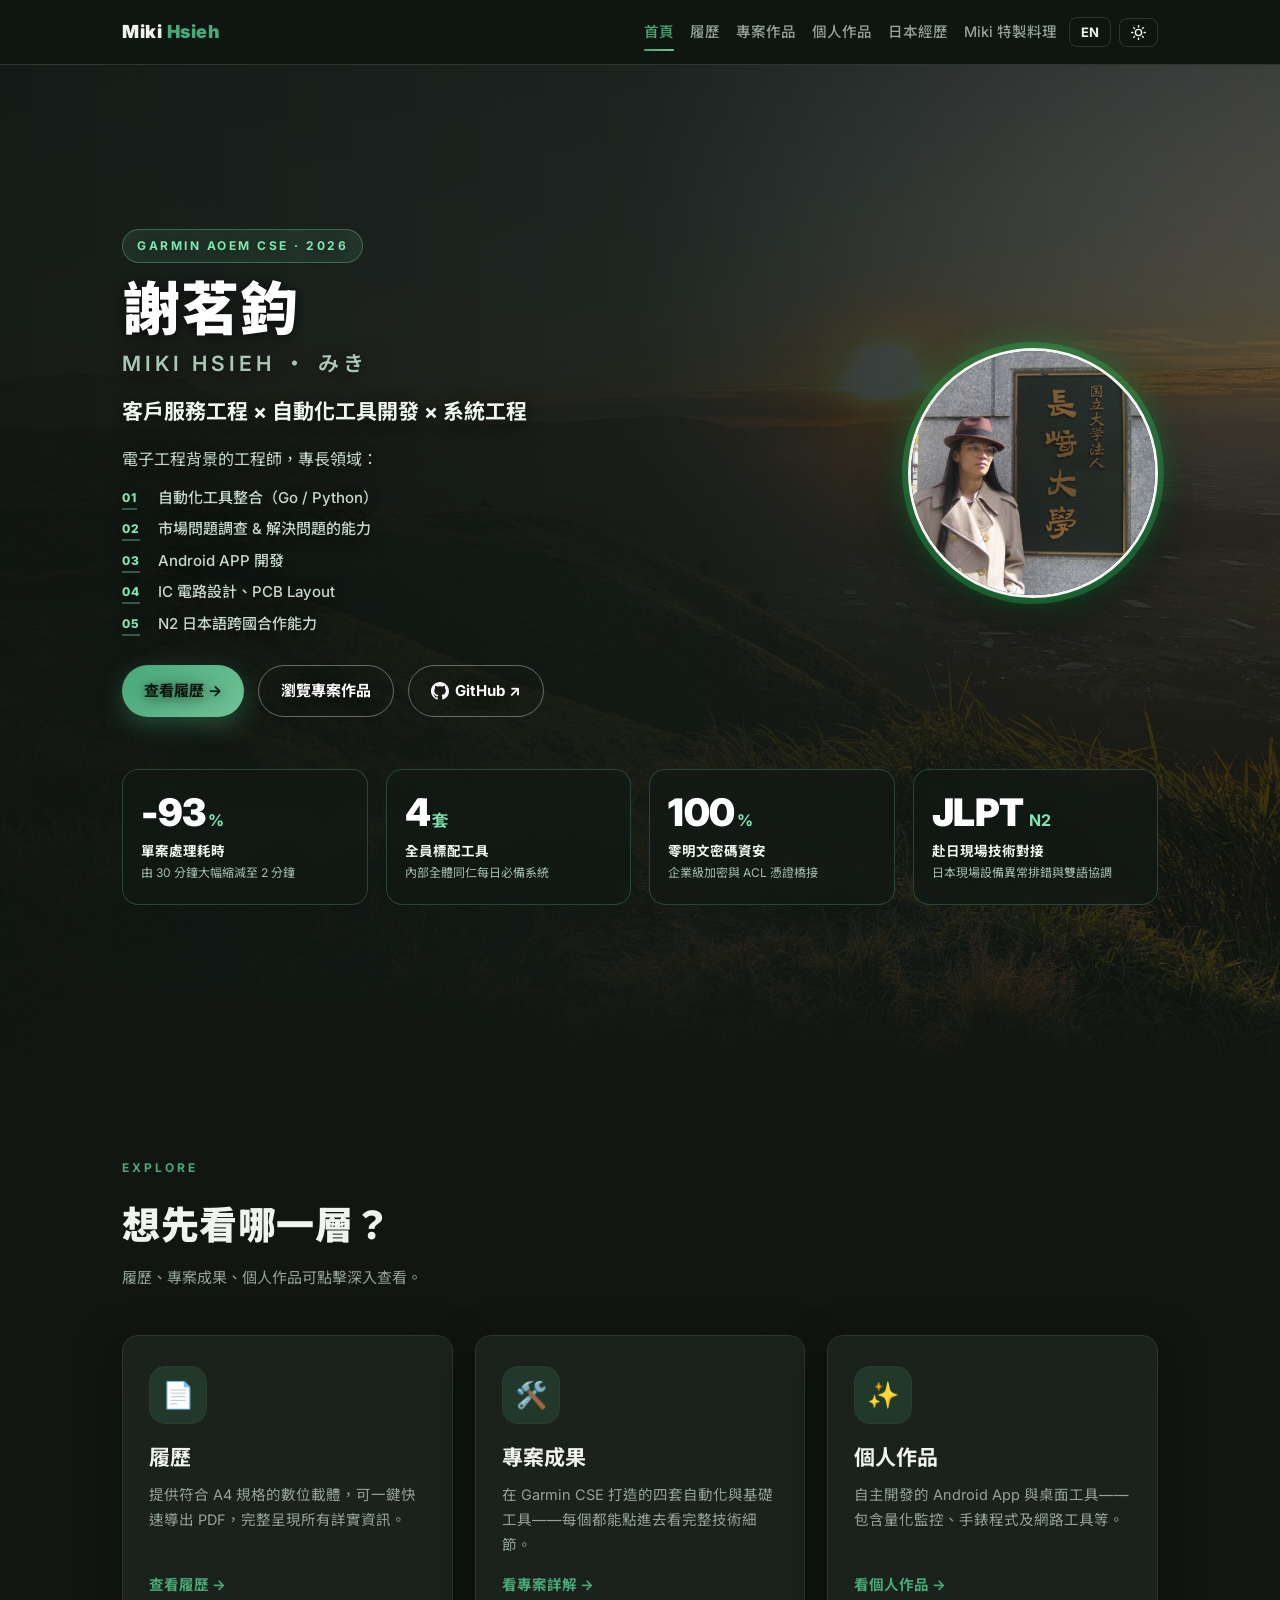
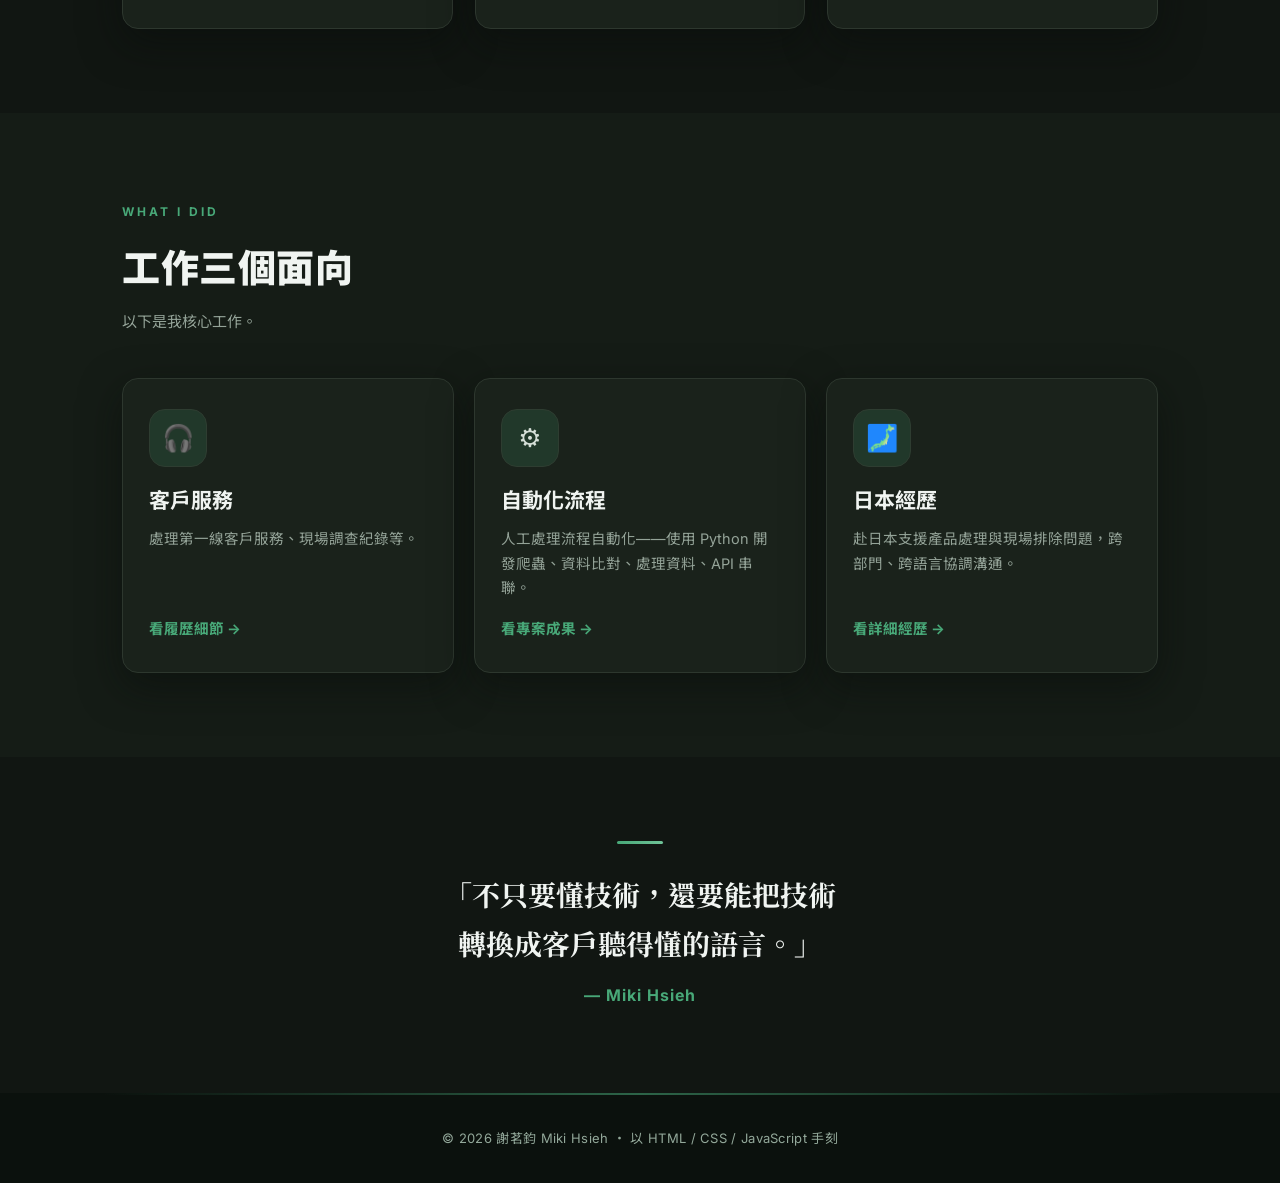
==== commit 89826e2a: "style: remove floating Garmin CSE badge from hero avatar" ====
--- a/index.html
+++ b/index.html
@@ -16,12 +16,8 @@
     /* 首頁 Hero：自拍圓形照 + 背景圖 */
     .hero-flex { display:flex; align-items:center; gap:44px; }
     .hero-flex .hero-text { flex:1; min-width:0; text-shadow:0 2px 14px rgba(0,0,0,.65); }
-    .hero-photo-wrap {
-      position: relative;
-      flex: none;
-    }
     .hero-photo {
-      width:250px; height:250px; border-radius:50%; object-fit:cover;
+      flex:none; width:250px; height:250px; border-radius:50%; object-fit:cover;
       border:3px solid rgba(255,255,255,.95);
       box-shadow:0 0 0 6px rgba(34,197,94,.3), 0 0 35px rgba(34,197,94,.45), 0 20px 45px rgba(0,0,0,.6);
       transition:transform .3s ease, box-shadow .3s ease;
@@ -30,22 +26,6 @@
     .hero-photo:hover {
       transform:scale(1.03);
       box-shadow:0 0 0 8px rgba(34,197,94,.5), 0 0 50px rgba(34,197,94,.6), 0 24px 50px rgba(0,0,0,.7);
-    }
-    .hero-badge-float {
-      position: absolute;
-      bottom: 8px;
-      right: 4px;
-      background: rgba(17, 24, 20, 0.92);
-      border: 1px solid var(--accent);
-      color: var(--accent);
-      padding: 5px 12px;
-      border-radius: 999px;
-      font-size: 12px;
-      font-weight: 800;
-      box-shadow: 0 4px 14px rgba(0,0,0,0.4);
-      display: flex;
-      align-items: center;
-      gap: 5px;
     }
     @media (max-width:820px){
       .hero-flex { flex-direction:column-reverse; gap:26px; }
@@ -100,12 +80,7 @@
             </a>
           </div>
         </div>
-        <div class="hero-photo-wrap">
-          <img class="hero-photo" src="images/Selfie.jpg" alt="謝茗鈞 Miki Hsieh" />
-          <div class="hero-badge-float">
-            <span>⚡</span> <span data-en="AOEM CSE">Garmin CSE</span>
-          </div>
-        </div>
+        <img class="hero-photo" src="images/Selfie.jpg" alt="謝茗鈞 Miki Hsieh" />
       </div>
 
       <!-- 核心關鍵數據指標卡 (Impact Metrics) -->
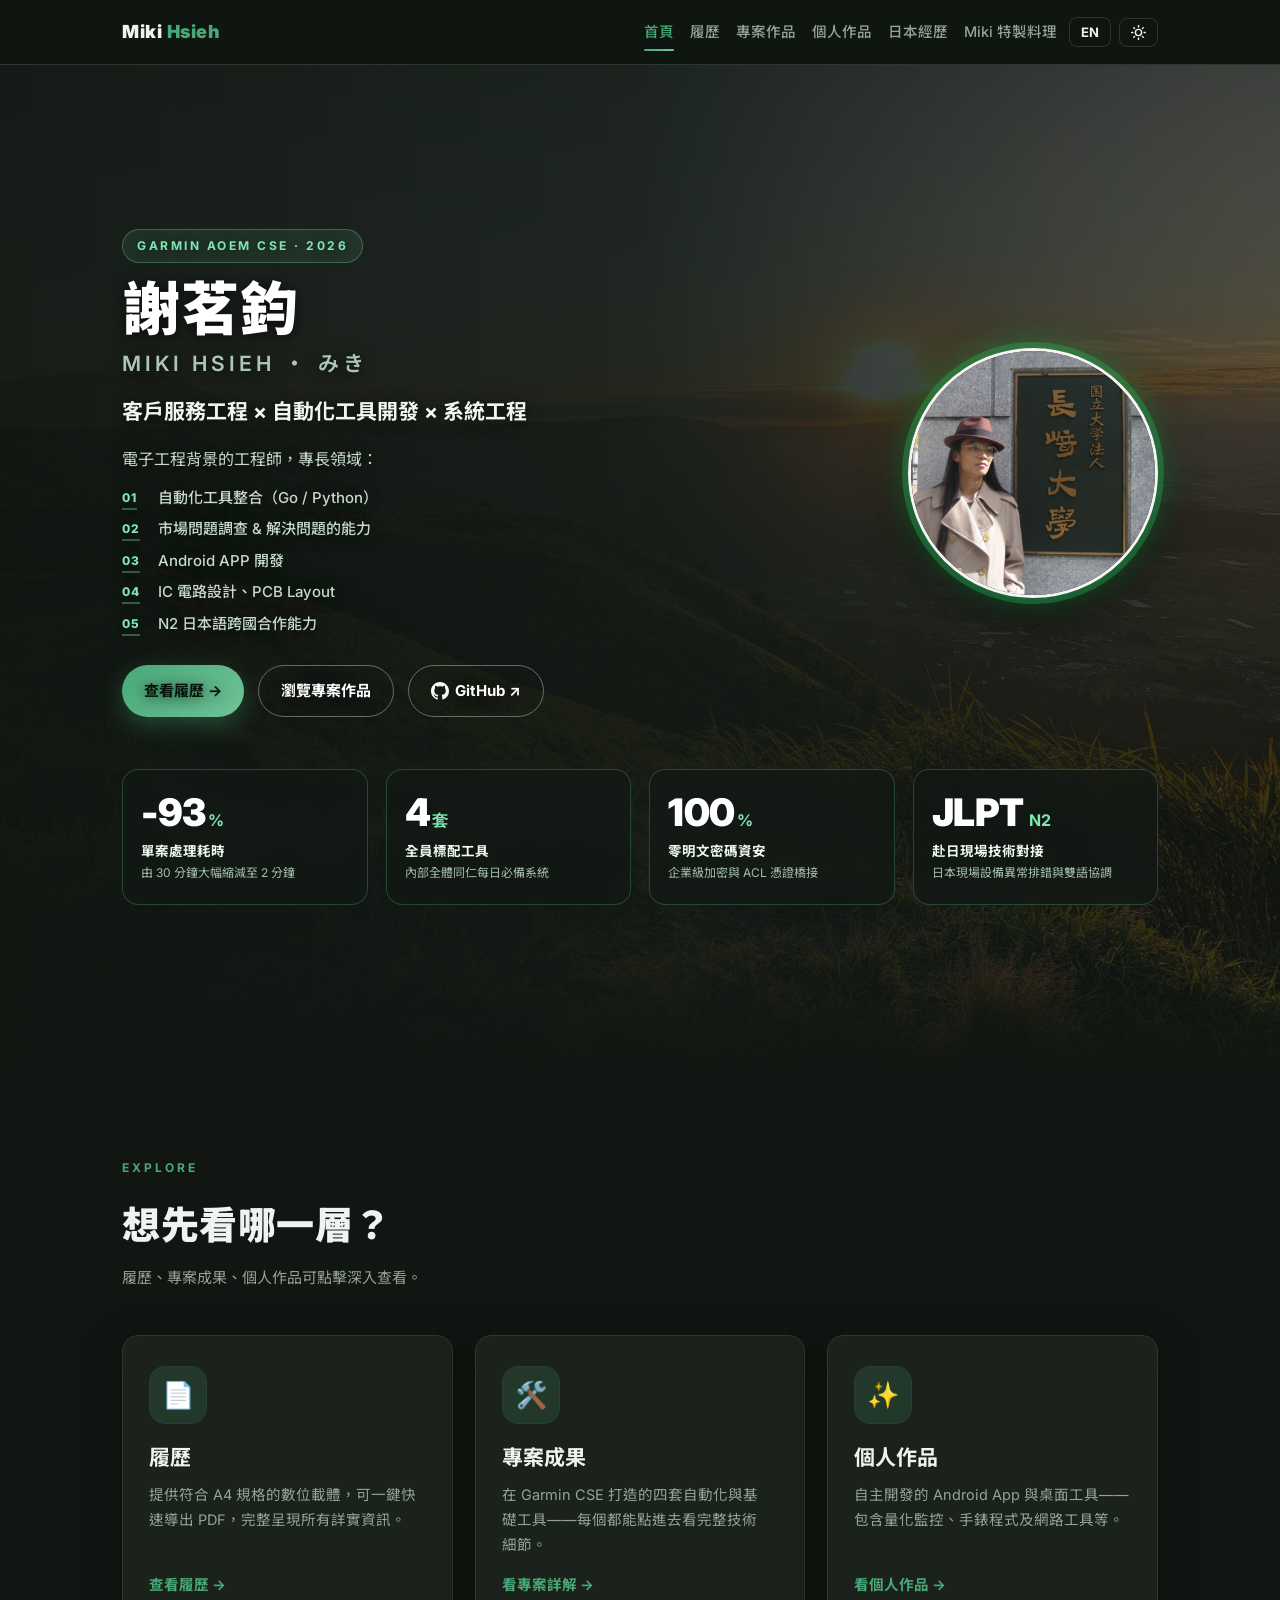
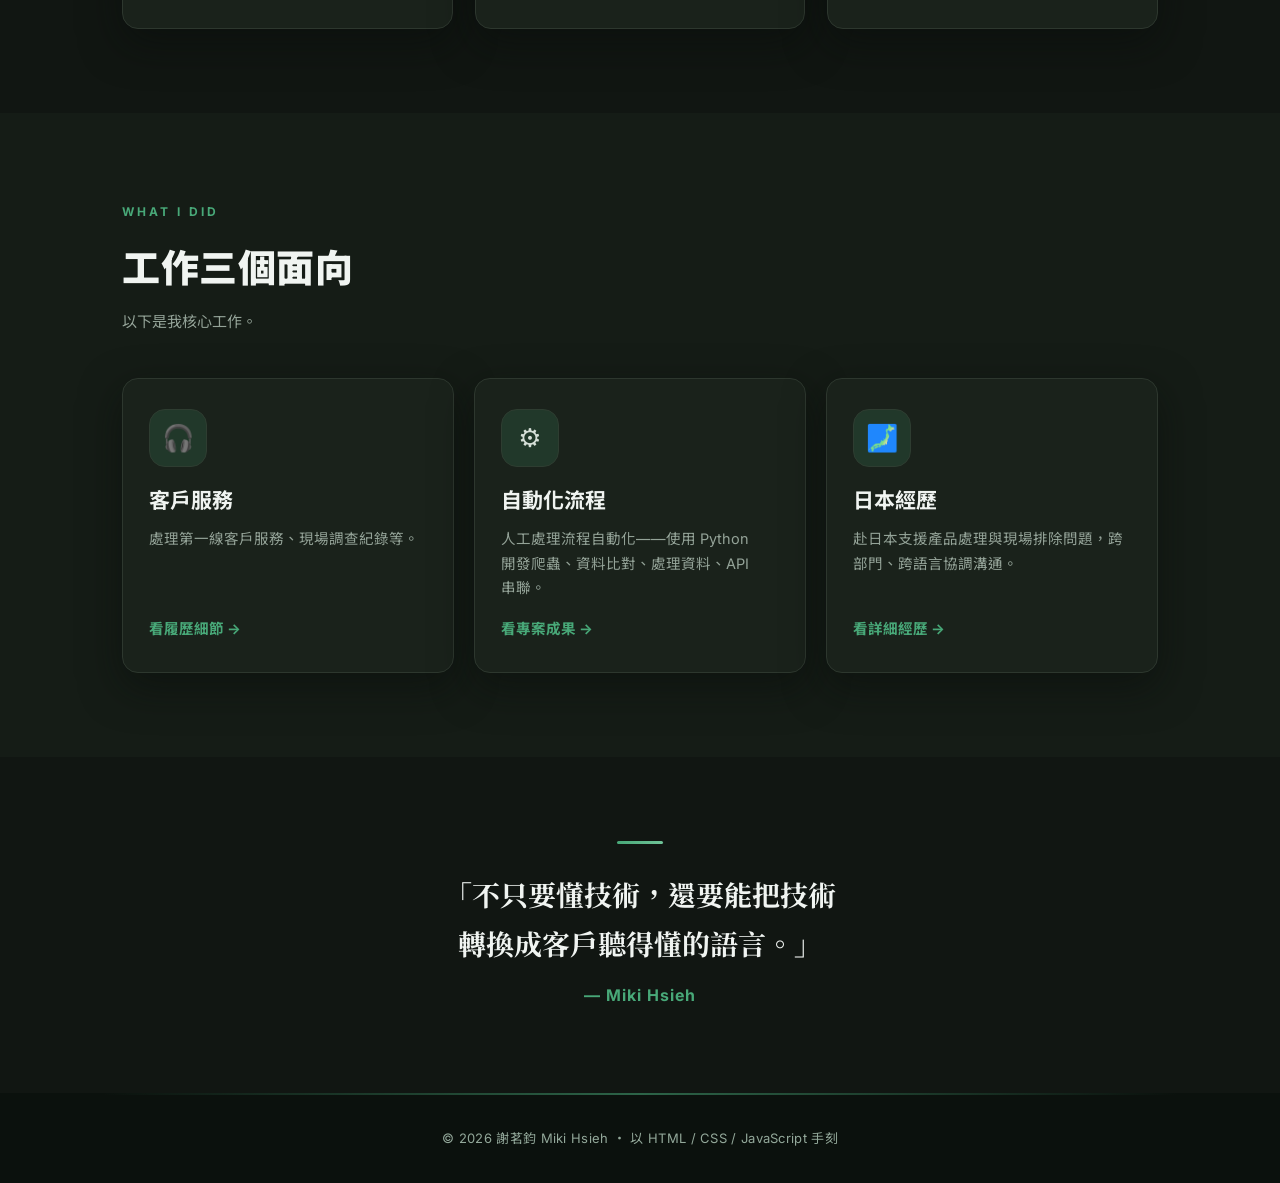
==== commit 8cdf5939: "docs: update quant project pages (Alpaca & crypto-dashboard) and portfolio setup" ====
--- a/index.html
+++ b/index.html
@@ -4,6 +4,8 @@
 <head>
   <meta charset="UTF-8" />
   <meta name="viewport" content="width=device-width, initial-scale=1.0" />
+  <meta name="color-scheme" content="dark light" />
+  <script>try{var t=localStorage.getItem('theme')||'dark';document.documentElement.setAttribute('data-theme',t);document.querySelector('meta[name="color-scheme"]').content=t;}catch(e){}</script>
   <title>謝茗鈞 Miki Hsieh — 個人網站</title>
   <meta name="description" content="謝茗鈞 Miki Hsieh 個人網站：客戶服務工程 × 自動化工具開發 × Android 工具開發。履歷、專案成果、個人作品。" />
   <link rel="preconnect" href="https://fonts.googleapis.com" />
@@ -11,6 +13,7 @@
   <link href="https://fonts.googleapis.com/css2?family=Inter:wght@400;600;800&family=Noto+Sans+TC:wght@400;500;700;900&family=Noto+Serif+TC:wght@700;900&display=swap" rel="stylesheet" />
   <link rel="stylesheet" href="assets/style.css" />
   <meta name="theme-color" content="#111612" />
+  <script type="speculationrules">{"prerender":[{"where":{"href_matches":"/*.html"},"eagerness":"moderate"}]}</script>
   <link rel="icon" href="data:image/svg+xml,%3Csvg xmlns='http://www.w3.org/2000/svg' viewBox='0 0 64 64'%3E%3Crect width='64' height='64' rx='15' fill='%231b4332'/%3E%3Ctext x='32' y='45' font-family='Arial,sans-serif' font-size='36' font-weight='800' fill='%237ee8b0' text-anchor='middle'%3EM%3C/text%3E%3C/svg%3E" />
   <style>
     /* 首頁 Hero：自拍圓形照 + 背景圖 */
@@ -34,12 +37,13 @@
   </style>
 </head>
 <body>
+  <a href="#main-content" class="skip-link" data-en="Skip to main content">跳至主要內容</a>
 
   <!-- 導覽列（每頁共用，改連結記得四頁一起改）-->
   <header class="nav">
     <div class="nav-inner">
       <a href="index.html" class="brand">Miki <span>Hsieh</span></a>
-      <nav class="nav-links" id="navLinks">
+      <nav class="nav-links" id="navLinks" aria-label="主導覽列">
         <a href="index.html" data-en="Home">首頁</a>
         <a href="resume.html" data-en="Resume">履歷</a>
         <a href="projects.html" data-en="Projects">專案作品</a>
@@ -48,13 +52,14 @@
         <a href="dishes.html" data-en="Miki's Dishes">Miki 特製料理</a>
       </nav>
       <div class="controls">
-        <button class="ctrl-btn" id="langToggle" aria-label="切換語言">EN</button>
-        <button class="ctrl-btn" id="themeToggle" aria-label="切換主題">☀</button>
-        <button class="ctrl-btn nav-toggle" id="navToggle" aria-label="選單">☰</button>
+        <button class="ctrl-btn" id="langToggle" aria-label="切換語言" aria-pressed="false">EN</button>
+        <button class="ctrl-btn" id="themeToggle" aria-label="切換主題" aria-pressed="false">☀</button>
+        <button class="ctrl-btn nav-toggle" id="navToggle" aria-label="選單" aria-expanded="false" aria-controls="navLinks">☰</button>
       </div>
     </div>
   </header>
 
+  <main id="main-content">
   <!-- HERO -->
   <section class="hero" style="background:linear-gradient(90deg, rgba(16,22,18,0.96) 0%, rgba(18,25,21,0.92) 50%, rgba(18,25,21,0.68) 100%),url('images/background.jpg') center/cover no-repeat;">
     <div class="wrap">
@@ -75,12 +80,12 @@
             <a href="resume.html" class="btn btn-primary" data-en="View résumé →">查看履歷 →</a>
             <a href="projects.html" class="btn btn-ghost" data-en="Browse work">瀏覽專案作品</a>
             <a href="https://github.com/miki200211" target="_blank" rel="noopener" class="btn btn-ghost" data-en="GitHub Profile ↗" style="gap:6px;">
-              <svg width="18" height="18" viewBox="0 0 24 24" fill="currentColor"><path d="M12 0C5.37 0 0 5.37 0 12c0 5.31 3.435 9.795 8.205 11.385.6.105.825-.255.825-.57 0-.285-.015-1.23-.015-2.235-3.015.555-3.795-.735-4.035-1.41-.135-.345-.72-1.41-1.23-1.695-.42-.225-1.02-.78-.015-.795.945-.015 1.62.87 1.845 1.23 1.08 1.815 2.805 1.305 3.495.99.105-.78.42-1.305.765-1.605-2.67-.3-5.46-1.335-5.46-5.925 0-1.305.465-2.385 1.23-3.225-.12-.3-.54-1.53.12-3.18 0 0 1.005-.315 3.3 1.23.96-.27 1.98-.405 3-.405s2.04.135 3 .405c2.295-1.56 3.3-1.23 3.3-1.23.66 1.65.24 2.88.12 3.18.765.84 1.23 1.905 1.23 3.225 0 4.605-2.805 5.625-5.475 5.925.435.375.81 1.095.81 2.22 0 1.605-.015 2.895-.015 3.3 0 .315.225.69.825.57A12.02 12.02 0 0024 12c0-6.63-5.37-12-12-12z"/></svg>
+              <svg width="18" height="18" viewBox="0 0 24 24" fill="currentColor" aria-hidden="true"><path d="M12 0C5.37 0 0 5.37 0 12c0 5.31 3.435 9.795 8.205 11.385.6.105.825-.255.825-.57 0-.285-.015-1.23-.015-2.235-3.015.555-3.795-.735-4.035-1.41-.135-.345-.72-1.41-1.23-1.695-.42-.225-1.02-.78-.015-.795.945-.015 1.62.87 1.845 1.23 1.08 1.815 2.805 1.305 3.495.99.105-.78.42-1.305.765-1.605-2.67-.3-5.46-1.335-5.46-5.925 0-1.305.465-2.385 1.23-3.225-.12-.3-.54-1.53.12-3.18 0 0 1.005-.315 3.3 1.23.96-.27 1.98-.405 3-.405s2.04.135 3 .405c2.295-1.56 3.3-1.23 3.3-1.23.66 1.65.24 2.88.12 3.18.765.84 1.23 1.905 1.23 3.225 0 4.605-2.805 5.625-5.475 5.925.435.375.81 1.095.81 2.22 0 1.605-.015 2.895-.015 3.3 0 .315.225.69.825.57A12.02 12.02 0 0024 12c0-6.63-5.37-12-12-12z"/></svg>
               GitHub ↗
             </a>
           </div>
         </div>
-        <img class="hero-photo" src="images/Selfie.jpg" alt="謝茗鈞 Miki Hsieh" />
+        <img class="hero-photo" src="images/Selfie.jpg" alt="謝茗鈞 Miki Hsieh" width="250" height="250" fetchpriority="high" decoding="async" />
       </div>
 
       <!-- 核心關鍵數據指標卡 (Impact Metrics) -->
@@ -177,6 +182,7 @@
       <p style="margin-top:14px; color:var(--accent); font-weight:700; letter-spacing:1px;">— Miki Hsieh</p>
     </div>
   </section>
+  </main>
 
   <footer>
     © <span id="year"></span> 謝茗鈞 Miki Hsieh ・ <span data-en="Hand-coded with HTML / CSS / JavaScript">以 HTML / CSS / JavaScript 手刻</span>
--- a/assets/style.css
+++ b/assets/style.css
@@ -5,6 +5,10 @@
 
 /* ===== 深色（預設）===== */
 :root {
+  color-scheme: light dark;
+  accent-color: var(--accent);
+  scrollbar-color: var(--line) var(--bg);
+  scrollbar-width: thin;
   --ink:#f0f4f1; --text:#d5ded7; --muted:#94a398;
   --bg:#111612; --bg-2:#151c16; --card:#1a221b; --line:#2d372e;
   --sidebar:#131a14; --accent:#48a878; --accent-2:#6fc397; --accent-d:#328059;
@@ -14,8 +18,15 @@
   --radius:16px; --maxw:1080px;
   --btn-text:#05140b; --btn-shadow:rgba(72,168,120,.35); --badge-bg:rgba(72,168,120,.16);
 }
+:root:has(> head > meta[name="color-scheme"][content="dark"]) {
+  color-scheme: dark;
+}
+:root:has(> head > meta[name="color-scheme"][content="light"]) {
+  color-scheme: light;
+}
 /* ===== 淺色（按 ☀ 切換）===== */
 :root[data-theme="light"] {
+  color-scheme: light;
   --ink:#1a2b1f; --text:#2f4034; --muted:#627567;
   --bg:#f6f9f5; --bg-2:#ebf0ea; --card:#ffffff; --line:#dee5dd;
   --sidebar:#f1f5f0; --accent:#2d6a4f; --accent-2:#40916c; --accent-d:#1b4332;
@@ -26,19 +37,28 @@
 }
 
 * { box-sizing:border-box; margin:0; padding:0; }
-html { scroll-behavior:smooth; scroll-padding-top:78px; }
+html { scroll-padding-top:78px; }
+@media (prefers-reduced-motion: no-preference) {
+  html { scroll-behavior:smooth; }
+  @view-transition { navigation: auto; }
+}
 body {
   font-family:"Inter","Noto Sans TC",system-ui,-apple-system,"Microsoft JhengHei",sans-serif;
   background:var(--bg); color:var(--text); line-height:1.7;
   -webkit-font-smoothing:antialiased; transition:background .3s,color .3s;
 }
+h1, h2, h3, .section-title { text-wrap:balance; }
+p, .section-sub, .feat-list li, .summary-num-list li, .ach-list li { text-wrap:pretty; }
 a { color:inherit; text-decoration:none; }
 ::selection { background:var(--accent); color:var(--btn-text); }
 :focus-visible { outline:2px solid var(--accent); outline-offset:2px; border-radius:4px; }
-::-webkit-scrollbar { width:11px; height:11px; }
-::-webkit-scrollbar-track { background:var(--bg); }
-::-webkit-scrollbar-thumb { background:var(--line); border-radius:8px; border:2px solid var(--bg); }
-::-webkit-scrollbar-thumb:hover { background:var(--accent-d); }
+.skip-link {
+  position:absolute; left:-9999px; top:8px; z-index:200;
+  padding:10px 18px; border-radius:999px;
+  background:var(--accent); color:var(--btn-text); font-weight:700; font-size:14px;
+  box-shadow:var(--shadow);
+}
+.skip-link:focus { left:14px; }
 .wrap { max-width:var(--maxw); margin:0 auto; padding:0 22px; }
 section { padding:84px 0; }
 section.alt { background:var(--bg-2); }
@@ -47,7 +67,10 @@
 .section-sub { color:var(--muted); margin-bottom:44px; font-size:15px; max-width:760px; }
 
 /* ===== 導覽列（共用）===== */
-header.nav { position:sticky; top:0; z-index:50; background:var(--nav-bg); backdrop-filter:saturate(160%) blur(10px); border-bottom:1px solid var(--line); }
+header.nav { position:sticky; top:0; z-index:50; background:var(--nav-bg); backdrop-filter:saturate(160%) blur(12px); border-bottom:1px solid var(--line); transition:background .2s, border-color .2s, box-shadow .2s; }
+:root[data-theme="light"] header.nav {
+  box-shadow: 0 2px 14px rgba(27, 43, 31, 0.06);
+}
 .nav-inner { display:flex; align-items:center; gap:12px; height:64px; max-width:var(--maxw); margin:0 auto; padding:0 22px; }
 .brand { font-weight:900; color:var(--ink); font-size:18px; letter-spacing:.5px; white-space:nowrap; }
 .brand span { color:var(--accent); }
@@ -414,7 +437,7 @@
 
 /* ===== 列印（履歷存 PDF：強制乾淨白底）===== */
 @media print {
-  header.nav, .controls, footer, .prevnext, .back-link, .cert-thumb, .modal { display:none !important; }
+  header.nav, .controls, footer, .prevnext, .back-link, .cert-thumb, .modal, dialog.lightbox, .skip-link { display:none !important; }
   body { background:#fff; }
   .resume { box-shadow:none; max-width:none; margin:0; border-radius:0; }
   @page { margin:12mm; }
@@ -551,44 +574,72 @@
   opacity: 1;
 }
 
-/* ===== Lightbox 燈箱燈光效 ===== */
-.modal {
-  display: none;
-  position: fixed;
-  z-index: 1000;
-  padding-top: 80px;
-  left: 0;
-  top: 0;
-  width: 100%;
-  height: 100%;
-  overflow: auto;
-  background-color: rgba(8, 13, 10, 0.93);
+/* ===== Lightbox 原生 <dialog> 燈箱 ===== */
+dialog.lightbox {
+  margin: auto;
+  padding: 0;
+  border: 0;
+  background: transparent;
+  max-width: min(92vw, 1100px);
+  max-height: 88vh;
+  overflow: visible;
+  overscroll-behavior: contain;
+  opacity: 0;
+  transform: scale(0.96);
+  transition:
+    opacity 0.2s ease,
+    transform 0.2s ease,
+    overlay 0.2s allow-discrete,
+    display 0.2s allow-discrete;
+}
+dialog.lightbox[open] {
+  opacity: 1;
+  transform: scale(1);
+}
+@starting-style {
+  dialog.lightbox[open] {
+    opacity: 0;
+    transform: scale(0.96);
+  }
+}
+dialog.lightbox::backdrop {
+  background-color: rgba(8, 13, 10, 0.9);
   backdrop-filter: blur(8px);
-}
-.modal-content {
-  margin: auto;
+  overflow: hidden;
+  overscroll-behavior: contain;
+}
+dialog.lightbox img {
   display: block;
-  max-width: 85%;
-  max-height: 80vh;
-  border-radius: 10px;
-  border: 1px solid rgba(255,255,255,0.12);
+  max-width: 100%;
+  max-height: 85vh;
+  border-radius: 12px;
+  border: 1px solid rgba(255,255,255,0.14);
   box-shadow: 0 24px 64px rgba(0,0,0,0.65);
-  transform: scale(0.96);
-  transition: transform 0.2s ease;
-}
-.modal .close {
+}
+.lightbox-close {
   position: absolute;
-  top: 20px;
-  right: 35px;
+  top: -14px;
+  right: -14px;
+  width: 38px;
+  height: 38px;
+  border-radius: 50%;
+  border: 1px solid rgba(255,255,255,0.22);
+  background: rgba(17, 22, 18, 0.9);
   color: #fff;
-  font-size: 40px;
-  font-weight: bold;
+  font-size: 22px;
+  line-height: 1;
+  display: grid;
+  place-items: center;
   cursor: pointer;
-  opacity: 0.7;
-  transition: opacity 0.2s ease;
-}
-.modal .close:hover {
-  opacity: 1;
+  transition: background 0.2s ease, transform 0.2s ease;
+}
+.lightbox-close:hover {
+  background: var(--accent);
+  color: var(--btn-text);
+  transform: scale(1.06);
+}
+@media (prefers-reduced-motion: reduce) {
+  dialog.lightbox { transition: none; transform: none; }
 }
 
 /* ===== 主要成就條列式 ===== */
